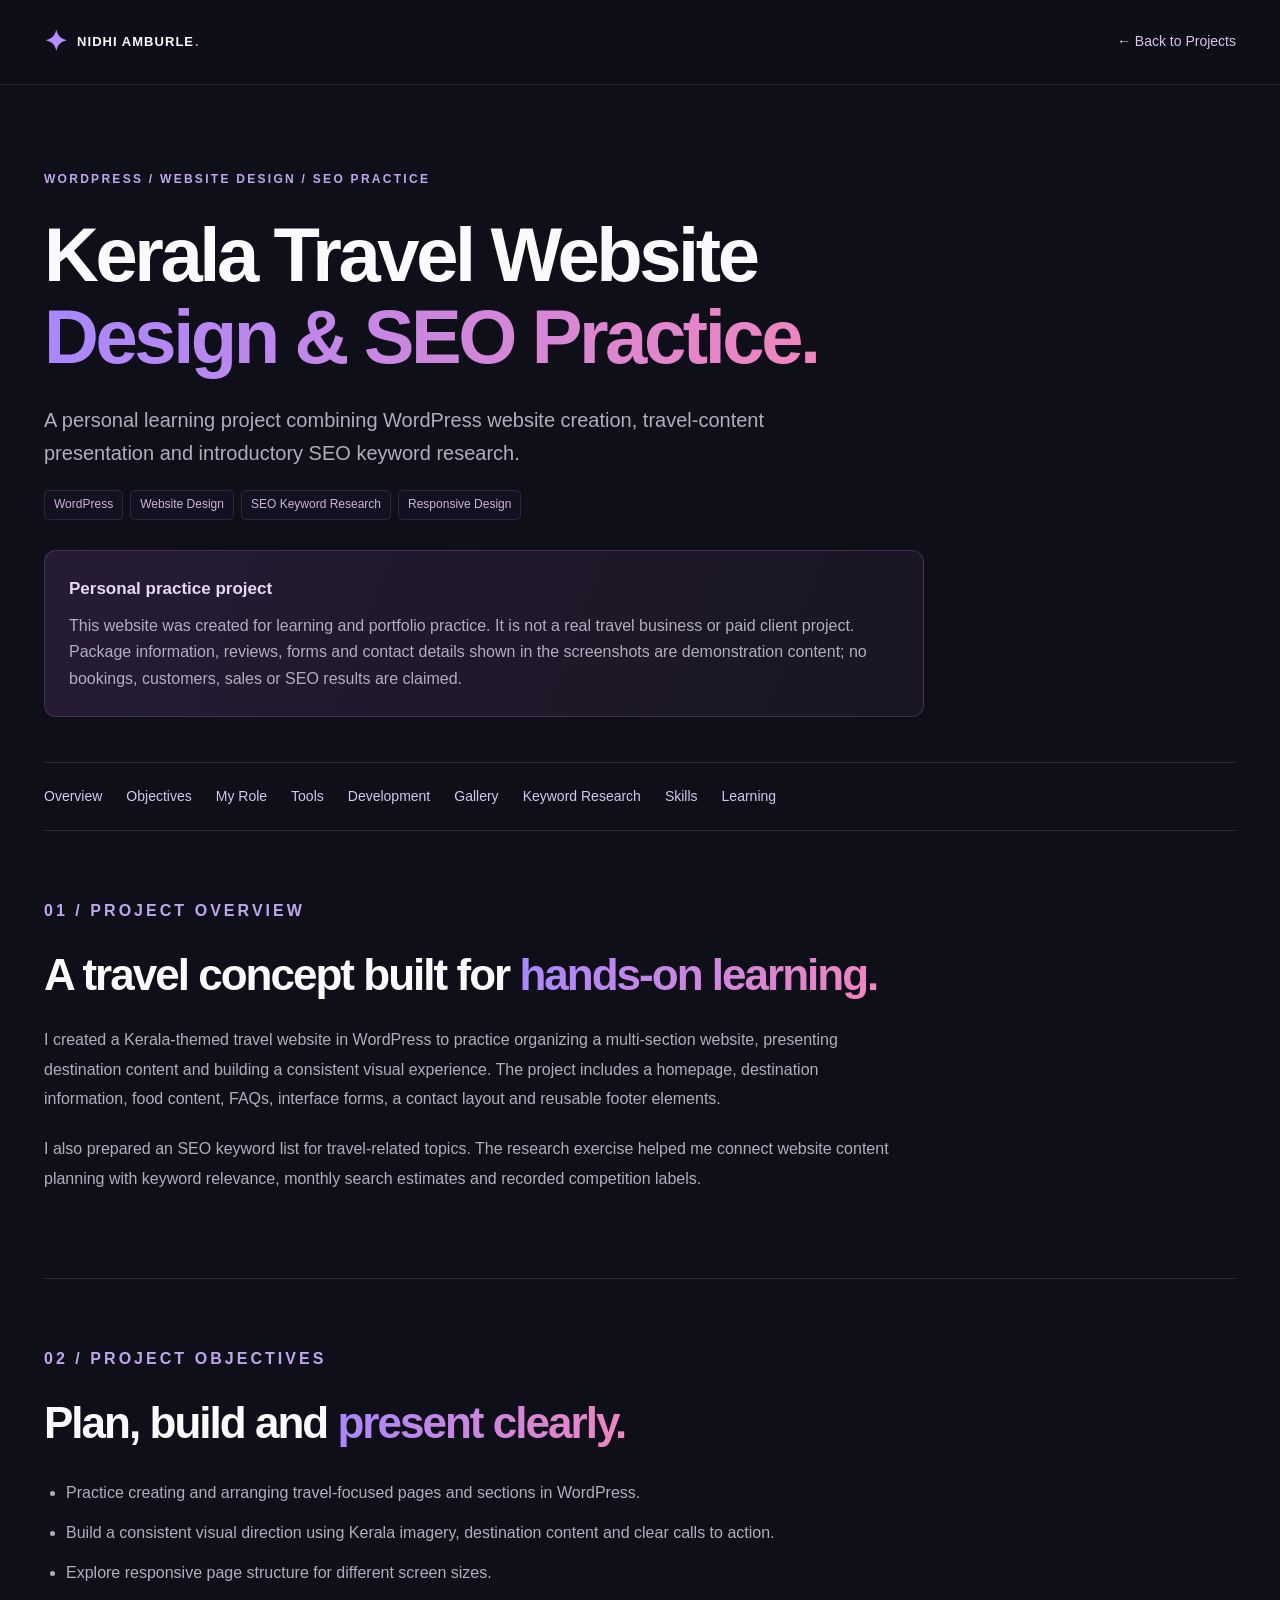
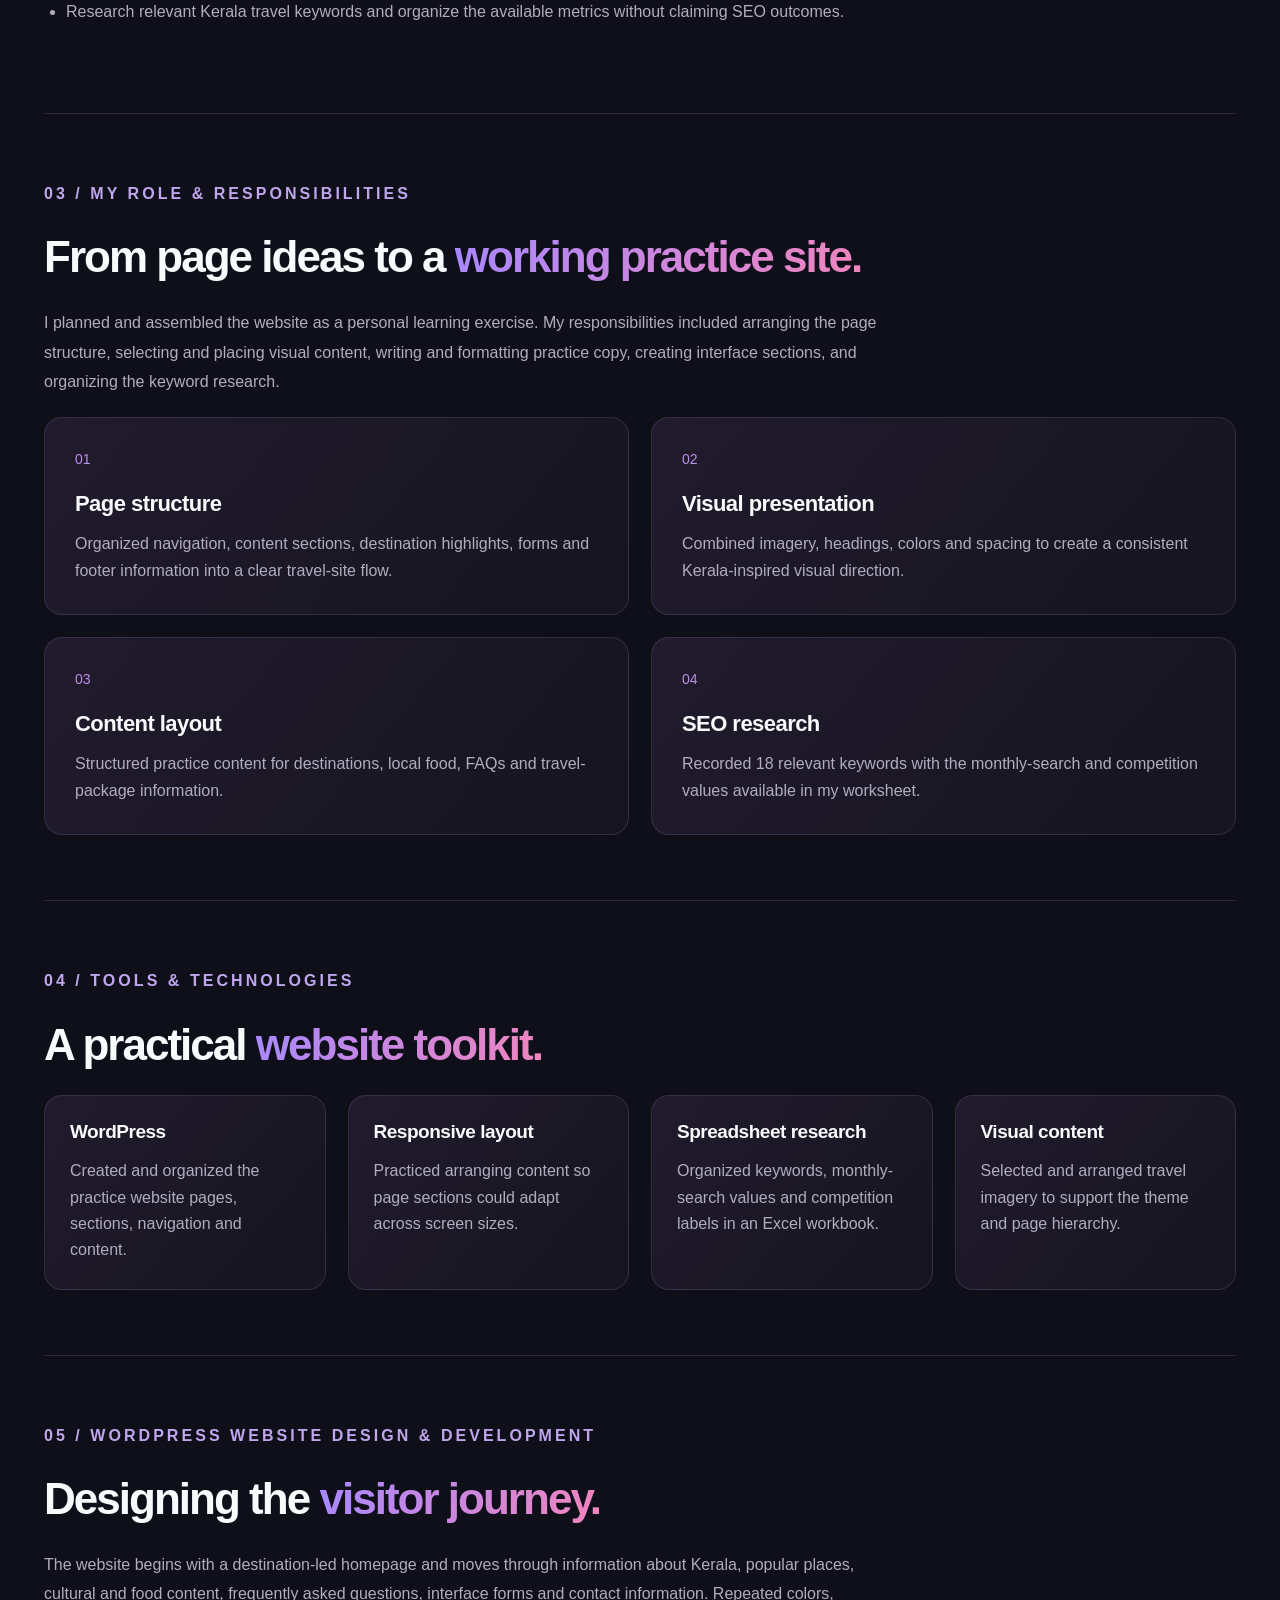
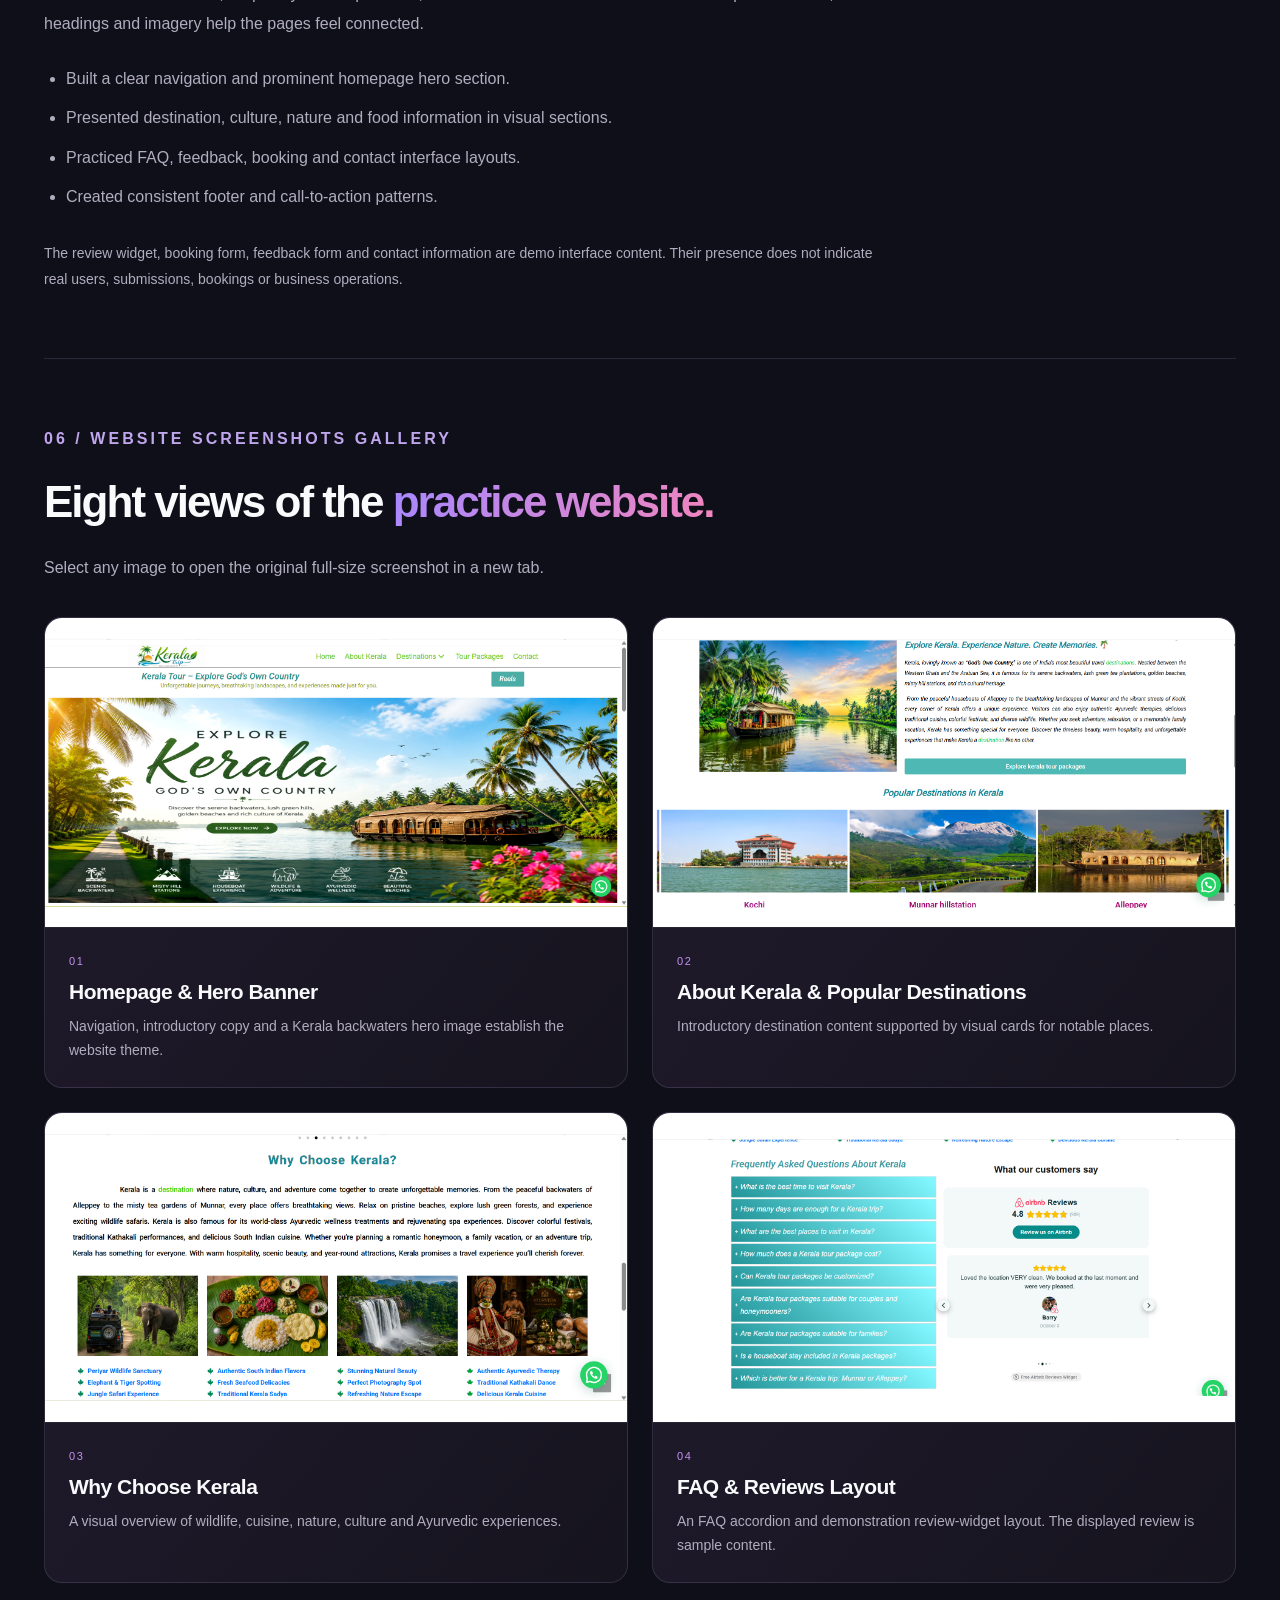
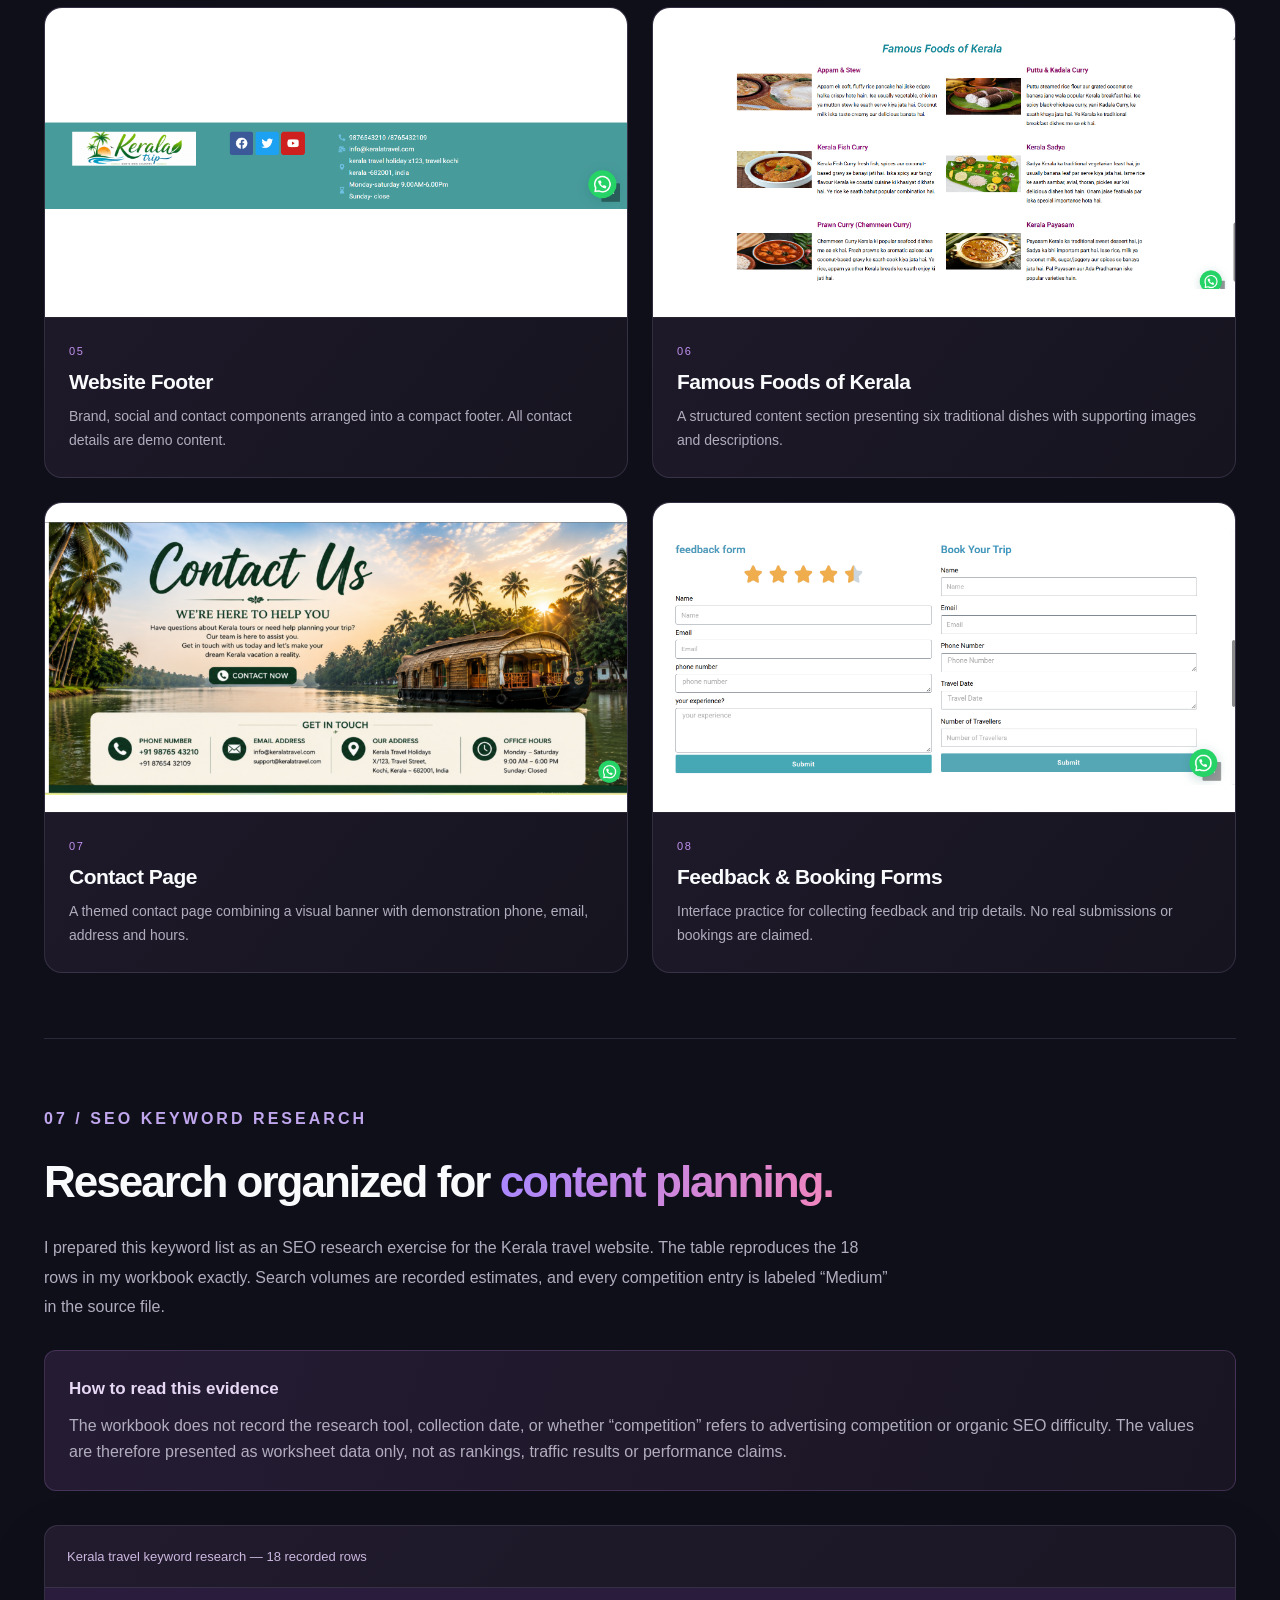
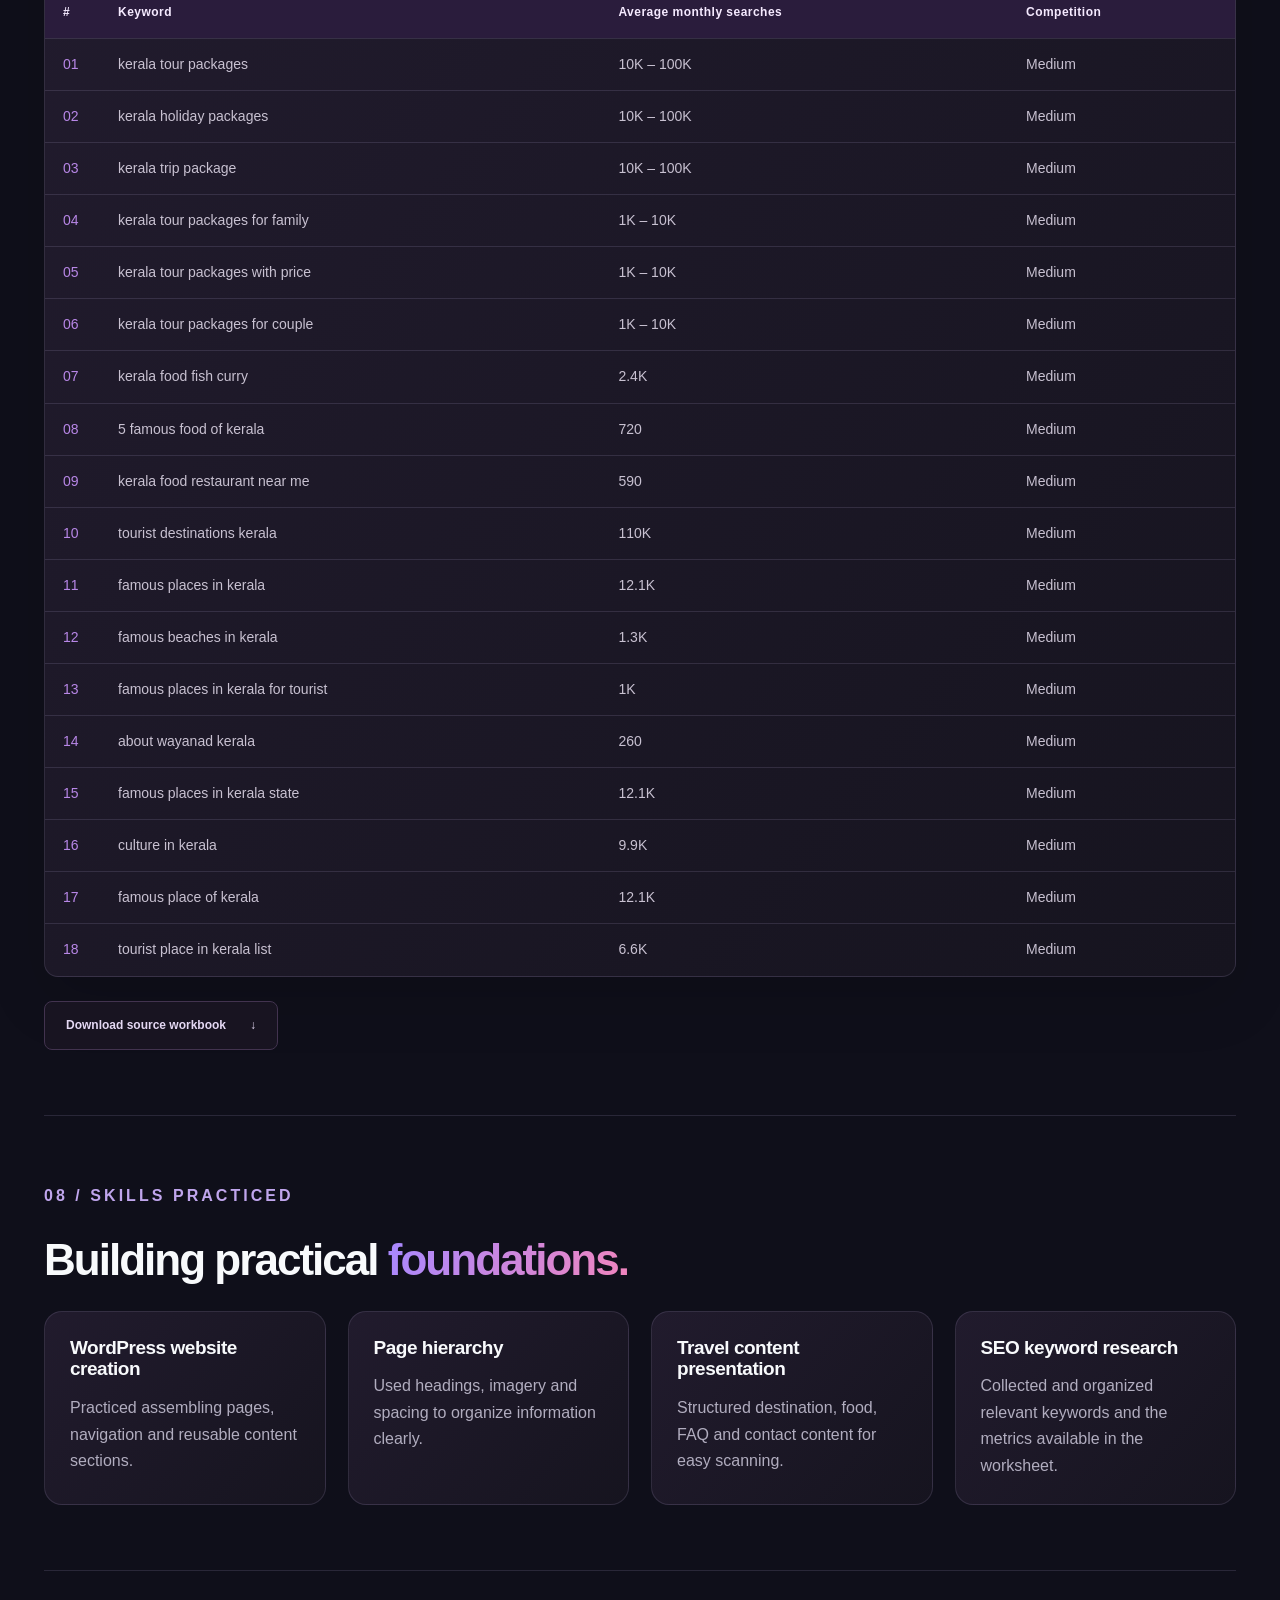
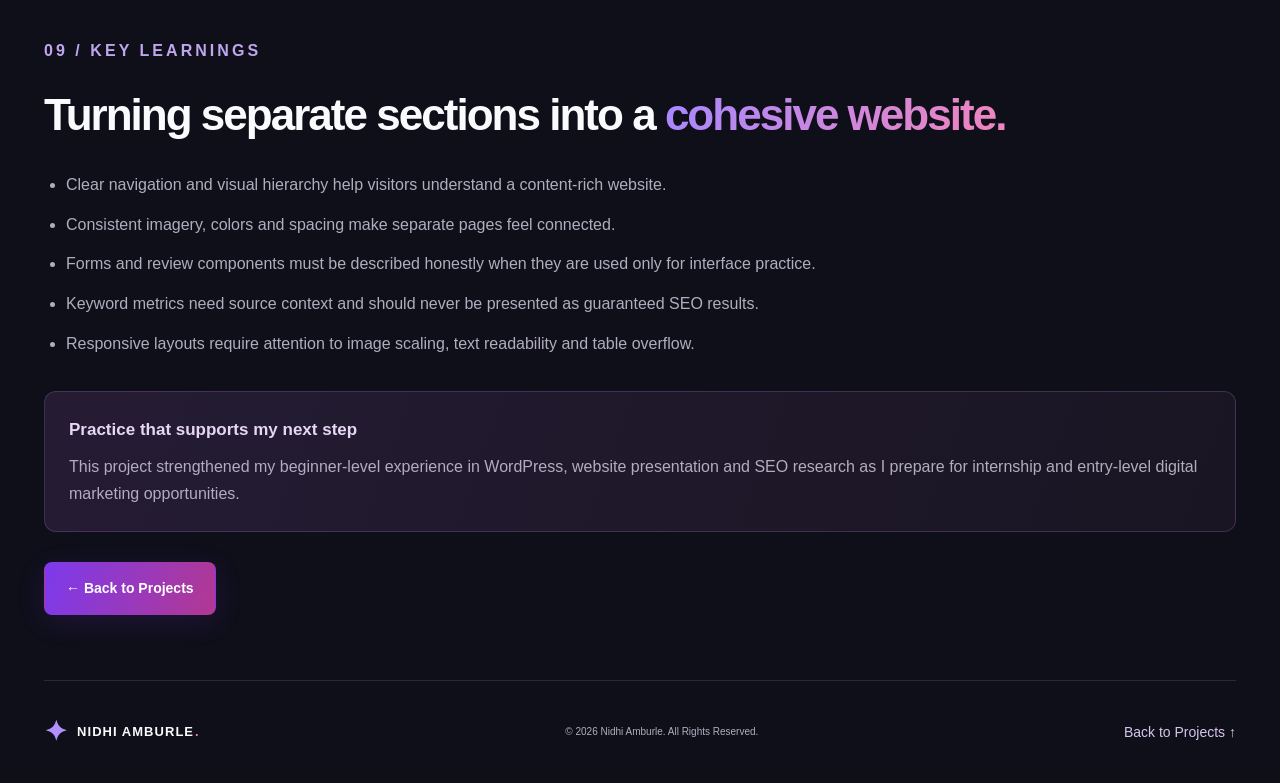
==== kerala-travel-website.html @ a1cfd1b6 "Add Kerala Travel WordPress case study" ====
<!DOCTYPE html>
<html lang="en">
<head>
  <meta charset="UTF-8">
  <meta name="viewport" content="width=device-width, initial-scale=1">
  <meta name="theme-color" content="#0F0F1A">
  <title>Kerala Travel Website Case Study | Nidhi Amburle</title>
  <meta name="description" content="Nidhi Amburle's personal WordPress website design and SEO keyword research practice project for a Kerala-themed travel website.">
  <link rel="icon" href="assets/images/favicon.svg" type="image/svg+xml">
  <link rel="stylesheet" href="style.css">
  <link rel="stylesheet" href="case-study.css">
  <link rel="stylesheet" href="kerala-case-study.css">
</head>
<body class="case-study-page kerala-case-study">
  <a class="skip-link" href="#case-main">Skip to case study</a>
  <header class="site-header"><nav class="nav container" aria-label="Case study navigation"><a class="brand" href="index.html#home" aria-label="Nidhi Amburle portfolio home"><span class="brand-mark" aria-hidden="true">✦</span> NIDHI AMBURLE<span class="brand-dot">.</span></a><a class="case-back" href="index.html#projects">← Back to Projects</a></nav></header>
  <main id="case-main" class="container">
    <section class="case-hero" aria-labelledby="case-title">
      <p class="eyebrow">WORDPRESS / WEBSITE DESIGN / SEO PRACTICE</p>
      <h1 id="case-title">Kerala Travel Website<br><span class="gradient-text">Design &amp; SEO Practice.</span></h1>
      <p class="case-lead">A personal learning project combining WordPress website creation, travel-content presentation and introductory SEO keyword research.</p>
      <div class="tags"><span>WordPress</span><span>Website Design</span><span>SEO Keyword Research</span><span>Responsive Design</span></div>
      <div class="case-context"><strong>Personal practice project</strong><p>This website was created for learning and portfolio practice. It is not a real travel business or paid client project. Package information, reviews, forms and contact details shown in the screenshots are demonstration content; no bookings, customers, sales or SEO results are claimed.</p></div>
    </section>
    <nav class="case-index" aria-label="On this page"><a href="#overview">Overview</a><a href="#objectives">Objectives</a><a href="#role">My Role</a><a href="#tools">Tools</a><a href="#development">Development</a><a href="#gallery">Gallery</a><a href="#keywords">Keyword Research</a><a href="#skills">Skills</a><a href="#learning">Learning</a></nav>
    <section id="overview" class="case-section" aria-labelledby="overview-title">
      <p class="eyebrow">01 / PROJECT OVERVIEW</p><h2 id="overview-title">A travel concept built for <span class="gradient-text">hands-on learning.</span></h2>
      <p>I created a Kerala-themed travel website in WordPress to practice organizing a multi-section website, presenting destination content and building a consistent visual experience. The project includes a homepage, destination information, food content, FAQs, interface forms, a contact layout and reusable footer elements.</p>
      <p>I also prepared an SEO keyword list for travel-related topics. The research exercise helped me connect website content planning with keyword relevance, monthly search estimates and recorded competition labels.</p>
    </section>
    <section id="objectives" class="case-section" aria-labelledby="objectives-title">
      <p class="eyebrow">02 / PROJECT OBJECTIVES</p><h2 id="objectives-title">Plan, build and <span class="gradient-text">present clearly.</span></h2>
      <ul><li>Practice creating and arranging travel-focused pages and sections in WordPress.</li><li>Build a consistent visual direction using Kerala imagery, destination content and clear calls to action.</li><li>Explore responsive page structure for different screen sizes.</li><li>Research relevant Kerala travel keywords and organize the available metrics without claiming SEO outcomes.</li></ul>
    </section>
    <section id="role" class="case-section" aria-labelledby="role-title">
      <p class="eyebrow">03 / MY ROLE &amp; RESPONSIBILITIES</p><h2 id="role-title">From page ideas to a <span class="gradient-text">working practice site.</span></h2>
      <p>I planned and assembled the website as a personal learning exercise. My responsibilities included arranging the page structure, selecting and placing visual content, writing and formatting practice copy, creating interface sections, and organizing the keyword research.</p>
      <div class="case-grid"><article class="case-panel"><span class="case-step">01</span><h3>Page structure</h3><p>Organized navigation, content sections, destination highlights, forms and footer information into a clear travel-site flow.</p></article><article class="case-panel"><span class="case-step">02</span><h3>Visual presentation</h3><p>Combined imagery, headings, colors and spacing to create a consistent Kerala-inspired visual direction.</p></article><article class="case-panel"><span class="case-step">03</span><h3>Content layout</h3><p>Structured practice content for destinations, local food, FAQs and travel-package information.</p></article><article class="case-panel"><span class="case-step">04</span><h3>SEO research</h3><p>Recorded 18 relevant keywords with the monthly-search and competition values available in my worksheet.</p></article></div>
    </section>
    <section id="tools" class="case-section" aria-labelledby="tools-title">
      <p class="eyebrow">04 / TOOLS &amp; TECHNOLOGIES</p><h2 id="tools-title">A practical <span class="gradient-text">website toolkit.</span></h2>
      <div class="case-grid tools-grid"><article class="case-panel"><h3>WordPress</h3><p>Created and organized the practice website pages, sections, navigation and content.</p></article><article class="case-panel"><h3>Responsive layout</h3><p>Practiced arranging content so page sections could adapt across screen sizes.</p></article><article class="case-panel"><h3>Spreadsheet research</h3><p>Organized keywords, monthly-search values and competition labels in an Excel workbook.</p></article><article class="case-panel"><h3>Visual content</h3><p>Selected and arranged travel imagery to support the theme and page hierarchy.</p></article></div>
    </section>
    <section id="development" class="case-section" aria-labelledby="development-title">
      <p class="eyebrow">05 / WORDPRESS WEBSITE DESIGN &amp; DEVELOPMENT</p><h2 id="development-title">Designing the <span class="gradient-text">visitor journey.</span></h2>
      <p>The website begins with a destination-led homepage and moves through information about Kerala, popular places, cultural and food content, frequently asked questions, interface forms and contact information. Repeated colors, headings and imagery help the pages feel connected.</p>
      <ul><li>Built a clear navigation and prominent homepage hero section.</li><li>Presented destination, culture, nature and food information in visual sections.</li><li>Practiced FAQ, feedback, booking and contact interface layouts.</li><li>Created consistent footer and call-to-action patterns.</li></ul>
      <p class="case-note">The review widget, booking form, feedback form and contact information are demo interface content. Their presence does not indicate real users, submissions, bookings or business operations.</p>
    </section>
    <section id="gallery" class="case-section" aria-labelledby="gallery-title">
      <p class="eyebrow">06 / WEBSITE SCREENSHOTS GALLERY</p><h2 id="gallery-title">Eight views of the <span class="gradient-text">practice website.</span></h2><p>Select any image to open the original full-size screenshot in a new tab.</p>
      <div class="kerala-gallery">
        <article class="case-panel screenshot-card"><a href="assets/images/kerala/kerala-homepage.jpg" target="_blank" rel="noopener noreferrer" aria-label="Open full-size Homepage and Hero Banner screenshot"><img src="assets/images/kerala/kerala-homepage.jpg" width="1918" height="889" loading="lazy" alt="Kerala travel practice website homepage with navigation and a large backwaters hero banner"></a><div><span>01</span><h3>Homepage &amp; Hero Banner</h3><p>Navigation, introductory copy and a Kerala backwaters hero image establish the website theme.</p></div></article>
        <article class="case-panel screenshot-card"><a href="assets/images/kerala/kerala-about-destinations.png" target="_blank" rel="noopener noreferrer" aria-label="Open full-size About Kerala and Popular Destinations screenshot"><img src="assets/images/kerala/kerala-about-destinations.png" width="1905" height="886" loading="lazy" alt="About Kerala section with backwaters image and popular destination cards for Kochi, Munnar and Alleppey"></a><div><span>02</span><h3>About Kerala &amp; Popular Destinations</h3><p>Introductory destination content supported by visual cards for notable places.</p></div></article>
        <article class="case-panel screenshot-card"><a href="assets/images/kerala/kerala-why-choose.png" target="_blank" rel="noopener noreferrer" aria-label="Open full-size Why Choose Kerala screenshot"><img src="assets/images/kerala/kerala-why-choose.png" width="1917" height="880" loading="lazy" alt="Why Choose Kerala section showing wildlife, local food, waterfalls and Ayurvedic experiences"></a><div><span>03</span><h3>Why Choose Kerala</h3><p>A visual overview of wildlife, cuisine, nature, culture and Ayurvedic experiences.</p></div></article>
        <article class="case-panel screenshot-card"><a href="assets/images/kerala/kerala-faq-reviews.png" target="_blank" rel="noopener noreferrer" aria-label="Open full-size FAQ and Reviews Layout screenshot"><img src="assets/images/kerala/kerala-faq-reviews.png" width="1872" height="826" loading="lazy" alt="Practice website FAQ accordion beside a demonstration customer reviews widget"></a><div><span>04</span><h3>FAQ &amp; Reviews Layout</h3><p>An FAQ accordion and demonstration review-widget layout. The displayed review is sample content.</p></div></article>
        <article class="case-panel screenshot-card"><a href="assets/images/kerala/kerala-footer.png" target="_blank" rel="noopener noreferrer" aria-label="Open full-size Website Footer screenshot"><img src="assets/images/kerala/kerala-footer.png" width="1867" height="300" loading="lazy" alt="Kerala practice website footer with logo, social icons and demonstration contact information"></a><div><span>05</span><h3>Website Footer</h3><p>Brand, social and contact components arranged into a compact footer. All contact details are demo content.</p></div></article>
        <article class="case-panel screenshot-card"><a href="assets/images/kerala/kerala-famous-foods.png" target="_blank" rel="noopener noreferrer" aria-label="Open full-size Famous Foods of Kerala screenshot"><img src="assets/images/kerala/kerala-famous-foods.png" width="1903" height="829" loading="lazy" alt="Famous Foods of Kerala section with six traditional dishes and descriptive text"></a><div><span>06</span><h3>Famous Foods of Kerala</h3><p>A structured content section presenting six traditional dishes with supporting images and descriptions.</p></div></article>
        <article class="case-panel screenshot-card"><a href="assets/images/kerala/kerala-contact-page.png" target="_blank" rel="noopener noreferrer" aria-label="Open full-size Contact Page screenshot"><img src="assets/images/kerala/kerala-contact-page.png" width="1884" height="892" loading="lazy" alt="Kerala-themed demonstration Contact Us page with a houseboat banner and sample contact details"></a><div><span>07</span><h3>Contact Page</h3><p>A themed contact page combining a visual banner with demonstration phone, email, address and hours.</p></div></article>
        <article class="case-panel screenshot-card"><a href="assets/images/kerala/kerala-feedback-booking-forms.png" target="_blank" rel="noopener noreferrer" aria-label="Open full-size Feedback and Booking Forms screenshot"><img src="assets/images/kerala/kerala-feedback-booking-forms.png" width="1876" height="825" loading="lazy" alt="Practice feedback and trip-booking form layouts displayed side by side"></a><div><span>08</span><h3>Feedback &amp; Booking Forms</h3><p>Interface practice for collecting feedback and trip details. No real submissions or bookings are claimed.</p></div></article>
      </div>
    </section>
    <section id="keywords" class="case-section" aria-labelledby="keywords-title">
      <p class="eyebrow">07 / SEO KEYWORD RESEARCH</p><h2 id="keywords-title">Research organized for <span class="gradient-text">content planning.</span></h2>
      <p>I prepared this keyword list as an SEO research exercise for the Kerala travel website. The table reproduces the 18 rows in my workbook exactly. Search volumes are recorded estimates, and every competition entry is labeled “Medium” in the source file.</p>
      <div class="case-context"><strong>How to read this evidence</strong><p>The workbook does not record the research tool, collection date, or whether “competition” refers to advertising competition or organic SEO difficulty. The values are therefore presented as worksheet data only, not as rankings, traffic results or performance claims.</p></div>
      <div class="keyword-table-wrap" tabindex="0" role="region" aria-label="Kerala SEO keyword research table; scroll horizontally on small screens"><table><caption>Kerala travel keyword research — 18 recorded rows</caption><thead><tr><th scope="col">#</th><th scope="col">Keyword</th><th scope="col">Average monthly searches</th><th scope="col">Competition</th></tr></thead><tbody>
        <tr><td>01</td><td>kerala tour packages</td><td>10K – 100K</td><td>Medium</td></tr><tr><td>02</td><td>kerala holiday packages</td><td>10K – 100K</td><td>Medium</td></tr><tr><td>03</td><td>kerala trip package</td><td>10K – 100K</td><td>Medium</td></tr><tr><td>04</td><td>kerala tour packages for family</td><td>1K – 10K</td><td>Medium</td></tr><tr><td>05</td><td>kerala tour packages with price</td><td>1K – 10K</td><td>Medium</td></tr><tr><td>06</td><td>kerala tour packages for couple</td><td>1K – 10K</td><td>Medium</td></tr><tr><td>07</td><td>kerala food fish curry</td><td>2.4K</td><td>Medium</td></tr><tr><td>08</td><td>5 famous food of kerala</td><td>720</td><td>Medium</td></tr><tr><td>09</td><td>kerala food restaurant near me</td><td>590</td><td>Medium</td></tr><tr><td>10</td><td>tourist destinations kerala</td><td>110K</td><td>Medium</td></tr><tr><td>11</td><td>famous places in kerala</td><td>12.1K</td><td>Medium</td></tr><tr><td>12</td><td>famous beaches in kerala</td><td>1.3K</td><td>Medium</td></tr><tr><td>13</td><td>famous places in kerala for tourist</td><td>1K</td><td>Medium</td></tr><tr><td>14</td><td>about wayanad kerala</td><td>260</td><td>Medium</td></tr><tr><td>15</td><td>famous places in kerala state</td><td>12.1K</td><td>Medium</td></tr><tr><td>16</td><td>culture in kerala</td><td>9.9K</td><td>Medium</td></tr><tr><td>17</td><td>famous place of kerala</td><td>12.1K</td><td>Medium</td></tr><tr><td>18</td><td>tourist place in kerala list</td><td>6.6K</td><td>Medium</td></tr>
      </tbody></table></div>
      <a class="button secondary workbook-link" href="assets/projects/kerala/kerala-keywords.xlsx" download>Download source workbook <span aria-hidden="true">↓</span></a>
    </section>
    <section id="skills" class="case-section" aria-labelledby="skills-title">
      <p class="eyebrow">08 / SKILLS PRACTICED</p><h2 id="skills-title">Building practical <span class="gradient-text">foundations.</span></h2>
      <div class="case-grid skills-practiced"><article class="case-panel"><h3>WordPress website creation</h3><p>Practiced assembling pages, navigation and reusable content sections.</p></article><article class="case-panel"><h3>Page hierarchy</h3><p>Used headings, imagery and spacing to organize information clearly.</p></article><article class="case-panel"><h3>Travel content presentation</h3><p>Structured destination, food, FAQ and contact content for easy scanning.</p></article><article class="case-panel"><h3>SEO keyword research</h3><p>Collected and organized relevant keywords and the metrics available in the worksheet.</p></article></div>
    </section>
    <section id="learning" class="case-section" aria-labelledby="learning-title">
      <p class="eyebrow">09 / KEY LEARNINGS</p><h2 id="learning-title">Turning separate sections into a <span class="gradient-text">cohesive website.</span></h2>
      <ul><li>Clear navigation and visual hierarchy help visitors understand a content-rich website.</li><li>Consistent imagery, colors and spacing make separate pages feel connected.</li><li>Forms and review components must be described honestly when they are used only for interface practice.</li><li>Keyword metrics need source context and should never be presented as guaranteed SEO results.</li><li>Responsive layouts require attention to image scaling, text readability and table overflow.</li></ul>
      <div class="case-context"><strong>Practice that supports my next step</strong><p>This project strengthened my beginner-level experience in WordPress, website presentation and SEO research as I prepare for internship and entry-level digital marketing opportunities.</p></div>
      <a class="button primary case-return" href="index.html#projects">← Back to Projects</a>
    </section>
  </main>
  <footer class="footer container"><a class="brand" href="index.html#home"><span class="brand-mark" aria-hidden="true">✦</span> NIDHI AMBURLE<span class="brand-dot">.</span></a><p>© 2026 Nidhi Amburle. All Rights Reserved.</p><a class="case-back" href="index.html#projects">Back to Projects ↑</a></footer>
</body>
</html>
---- style.css ----
/* Theme and layout: edit these variables to customize the portfolio. */
:root{--bg:#0F0F1A;--primary:#7C3AED;--secondary:#EC4899;--text:#F8FAFC;--muted:#b1adbf;--line:rgba(215,199,255,.13);--surface:#171622;--gradient:linear-gradient(110deg,#a788ff,#f185bd);--radius:18px}*{box-sizing:border-box}html{scroll-behavior:smooth;scroll-padding-top:100px}body{margin:0;background:var(--bg);color:var(--text);font-family:Arial,Helvetica,sans-serif;line-height:1.65;-webkit-font-smoothing:antialiased}a{color:inherit;text-decoration:none}button{font:inherit}button,a,summary{ -webkit-tap-highlight-color:transparent}a:focus-visible,button:focus-visible,summary:focus-visible,video:focus-visible{outline:3px solid #d8b4fe;outline-offset:5px}::selection{background:#7433ac;color:white}img{display:block;width:100%;height:auto}p{color:var(--muted);margin:0 0 20px}h1,h2,h3{line-height:1.15;letter-spacing:-.045em;margin:0}h2{font-size:clamp(34px,4vw,52px);font-weight:600}h3{font-size:22px;font-weight:600;letter-spacing:-.025em}.container{width:min(1200px,calc(100% - 88px));margin:auto}.section{padding-top:110px;padding-bottom:110px;scroll-margin-top:20px}.eyebrow{font-size:10px;letter-spacing:.19em;font-weight:700;color:#c0a6ed;margin-bottom:24px}.gradient-text{background:var(--gradient);background-clip:text;-webkit-background-clip:text;color:transparent}.muted{color:#91899f}.skip-link{position:fixed;top:-100px;left:15px;background:var(--primary);padding:12px;z-index:100}.skip-link:focus{top:15px}.site-header{position:sticky;top:0;z-index:30;background:rgba(15,15,26,.84);backdrop-filter:blur(20px);border-bottom:1px solid var(--line)}.nav{height:84px;display:flex;align-items:center;justify-content:space-between;gap:25px}.brand{font-size:13px;font-weight:800;letter-spacing:.08em;white-space:nowrap;display:flex;align-items:center;gap:9px}.brand-mark{color:#b390ff;font-size:28px}.brand-dot{color:#e77ab7;margin-left:-8px}.nav-links{display:flex;align-items:center;gap:25px}.nav-links a{font-size:11px;color:#c4bdcf;transition:color .2s}.nav-links a:hover,.nav-links a[aria-current]{color:#efdaff}.nav-links .nav-contact{border:1px solid #684581;border-radius:7px;padding:10px 15px;color:#f5e7ff}.nav-contact span{margin-left:8px}.menu-toggle{display:none}.hero{position:relative;min-height:710px;display:grid;grid-template-columns:1.15fr 1fr;align-items:center;gap:65px;padding-top:75px;padding-bottom:105px}.hero:before{content:'';position:absolute;inset:0 -18px;z-index:-1;background:radial-gradient(ellipse at 78% 43%,#7c3aed16,transparent 55%)}.hero .eyebrow{display:flex;align-items:center;gap:9px;font-size:9px}.status-dot{width:6px;height:6px;background:#c395ff;box-shadow:0 0 10px #9e69ee;border-radius:50%}.hero-intro{font-size:21px;margin-bottom:16px}.hero-intro span{color:#f8fafc}.hero h1{font-size:clamp(50px,5.2vw,74px);font-weight:700;line-height:1.07;letter-spacing:-.055em}.hero-role{color:#e1d9eb;font-size:17px;margin-top:24px;margin-bottom:15px}.hero-description{font-size:14px;max-width:455px;line-height:1.85}.button-row{display:flex;gap:13px;margin-top:30px}.button{display:inline-flex;align-items:center;justify-content:center;gap:24px;border-radius:8px;padding:14px 21px;font-size:12px;font-weight:600;transition:transform .2s,box-shadow .2s;border:1px solid transparent;cursor:pointer}.button:hover{transform:translateY(-3px)}.primary{background:linear-gradient(110deg,#7C3AED,#b23891);color:#fff;box-shadow:0 7px 28px #7c3aed24}.primary:hover{box-shadow:0 8px 30px #7c3aed44}.secondary{border-color:#42334f;background:#181421;color:#e4d8f3}.button[aria-disabled="true"]{cursor:default;opacity:.65;transform:none}.hero-footnote{display:flex;gap:22px;font-size:8px;letter-spacing:.12em;color:#9a91ac;margin-top:38px}.hero-art{position:relative;padding:32px 18px;max-width:470px;width:100%;justify-self:end}.portrait-card{border:1px solid #74548c66;transform:rotate(-3deg);background:linear-gradient(140deg,#262032,#151320);padding:15px;border-radius:22px;box-shadow:0 25px 90px #0005;position:relative;z-index:2}.portrait-top{display:flex;align-items:center;justify-content:space-between;gap:8px;font-size:7px;letter-spacing:.14em;color:#c1b4cd;padding:2px 0 17px}.tiny-dot{height:5px;width:5px;border-radius:50%;background:#d184dd}.portrait-card img{border-radius:12px;aspect-ratio:1/1.06;object-fit:cover}.portrait-bottom{display:flex;justify-content:space-between;align-items:center;padding:18px 5px 5px;font-size:17px}.portrait-bottom small{display:block;font-size:10px;color:#b3a5c4;margin-top:4px;letter-spacing:.02em}.portrait-icon{font-size:32px;color:#b58de5}.orbit{position:absolute;border:1px solid #8f5ba22b;border-radius:50%;width:112%;height:85%;top:8%;left:-6%;transform:rotate(-25deg)}.orbit-two{transform:rotate(25deg);width:125%;height:65%;top:18%;left:-13%}.floating-label{position:absolute;z-index:3;border:1px solid #9b71be40;background:rgba(34,25,49,.9);backdrop-filter:blur(10px);padding:12px 18px;border-radius:10px;font-size:11px;box-shadow:0 10px 30px #0004}.floating-label span{color:#c392ed;font-size:18px;margin-right:8px}.label-one{left:-30px;top:25%;transform:rotate(-6deg)}.label-two{right:-20px;bottom:19%;transform:rotate(5deg)}.art-spark{position:absolute;color:#c191e5;font-size:40px}.spark-one{right:0;top:-10px}.spark-two{left:5px;bottom:10px;font-size:28px}.scroll-cue{position:absolute;bottom:30px;left:0;font-size:8px;letter-spacing:.17em;color:#aaa0ba;display:flex;align-items:center;gap:12px}.scroll-cue span{border:1px solid #43374f;border-radius:20px;padding:5px 10px;font-size:15px}.ticker{border-block:1px solid var(--line);overflow:hidden;background:#14131e;padding:22px 0}.ticker div{display:flex;align-items:center;justify-content:space-around;gap:30px;white-space:nowrap;font-size:11px;letter-spacing:.15em;color:#c4b8d2;min-width:1000px}.ticker span{color:#9b6ddd;font-size:20px}.about{display:grid;grid-template-columns:1fr 1.25fr;gap:100px}.large-copy{font-size:23px;line-height:1.55;color:#ded9e7}.large-copy span{color:#c2a0f0}.about-copy>p:not(.large-copy){font-size:14px}.about-note{display:flex;gap:17px;padding:22px;background:linear-gradient(110deg,#251c34,#191522);border:1px solid #8960a22c;border-radius:12px;margin-top:30px}.about-note>span{font-size:30px;color:#bc91e7}.about-note strong{font-size:13px;font-weight:500}.about-note p{font-size:12px;margin:5px 0 0}.section-tinted{background:linear-gradient(125deg,#161320,#11111c)}.section-heading{margin-bottom:45px}.section-heading-row{display:flex;justify-content:space-between;align-items:end;gap:35px}.section-heading-row>p{font-size:13px;margin:0;max-width:330px}.skills-grid{display:grid;grid-template-columns:repeat(3,1fr);gap:15px}.skill-card{position:relative;padding:30px;background:linear-gradient(125deg,#25203188,#191721aa);border:1px solid var(--line);border-radius:12px;transition:transform .25s,border-color .25s}.skill-card:hover{transform:translateY(-4px);border-color:#8962b366}.skill-number{font-size:10px;color:#be94ed;letter-spacing:.1em;display:block;margin-bottom:20px}.skill-card h3{font-size:17px;letter-spacing:-.02em}.skill-card p{font-size:12px;margin:12px 0 0;max-width:270px}.section-note{font-size:11px;color:#aaa0b6;margin-top:25px;margin-bottom:0}.projects-grid{display:grid;grid-template-columns:repeat(6,1fr);gap:25px}.project-card{grid-column:span 3;border-radius:var(--radius);overflow:hidden;border:1px solid var(--line);background:#181621;transition:transform .25s,border-color .25s}.project-card:nth-child(n+3){grid-column:span 2}.project-card:hover{transform:translateY(-5px);border-color:#80539777}.project-image{position:relative;overflow:hidden}.project-image img{aspect-ratio:1.65;object-fit:cover;transition:transform .5s}.project-card:hover img{transform:scale(1.035)}.image-label{position:absolute;bottom:12px;left:14px;font-size:7px;letter-spacing:.1em;background:#10101bce;color:#c3b8d1;border:1px solid #fff1;padding:5px 8px;border-radius:4px;pointer-events:none}.project-body{padding:26px}.project-body .eyebrow{font-size:8px;margin-bottom:12px}.project-body h3{font-size:22px;margin-bottom:13px}.project-body>p:not(.eyebrow){font-size:12px;line-height:1.8}.tags{display:flex;flex-wrap:wrap;gap:7px}.tags span{font-size:9px;border:1px solid #66517455;padding:4px 9px;border-radius:5px;color:#c8b6dc;background:#7c3aed0a}details{margin-top:22px;border-top:1px solid var(--line);padding-top:14px}summary{cursor:pointer;font-size:11px;color:#d8c5ed;list-style:none;display:flex;justify-content:space-between}summary::-webkit-details-marker{display:none}details[open] summary{margin-bottom:12px}details p{font-size:12px;margin:0}.gallery-grid{display:grid;grid-template-columns:repeat(3,1fr);gap:22px}.video-card{background:#1c1825;border:1px solid var(--line);border-radius:14px;overflow:hidden;transition:border-color .25s}.video-card:hover{border-color:#a15f9877}.video-wrap{position:relative;background:#161320}.video-wrap video{display:block;width:100%;aspect-ratio:1.45;object-fit:cover}.video-wrap .image-label{top:12px;bottom:auto}.video-body{padding:22px}.video-body .eyebrow{font-size:8px;margin-bottom:10px}.video-body h3{display:flex;justify-content:space-between;font-size:23px}.video-body h3 span{color:#b798d4;font-size:17px}.media-status{font-size:10px;margin:10px 0 0}.gallery-disclaimer{font-size:11px;margin:28px 0 0;max-width:800px}.education-grid{display:grid;grid-template-columns:1fr 1fr;gap:24px}.education-card{padding:32px;border:1px solid var(--line);border-radius:var(--radius);background:linear-gradient(130deg,#211b2d,#16141f)}.education-icon{font-size:32px;color:#bd8fe8;display:block;margin-bottom:20px}.education-card .eyebrow{font-size:9px;margin-bottom:13px}.education-card h3{margin-bottom:15px;font-size:24px}.education-card>p{font-size:13px}dl{margin:24px 0}dl div{display:flex;justify-content:space-between;gap:15px;border-bottom:1px solid var(--line);padding:10px 0;font-size:11px}dt{color:#aaa0b6}dd{margin:0;color:#d7cddd}.education-card .placeholder-note{font-size:11px;margin:0}.resume-banner{display:flex;align-items:center;justify-content:space-between;gap:30px;padding:32px 36px;border:1px solid #69418666;background:linear-gradient(110deg,#2a1b3d,#1d1529);border-radius:14px;margin-top:26px}.resume-banner .eyebrow{font-size:9px;margin-bottom:10px}.resume-banner h3{font-size:26px}.resume-banner p:last-child{font-size:12px;margin:10px 0 0}.contact{text-align:center;position:relative}.contact:before{content:'';position:absolute;inset:0;z-index:-1;background:radial-gradient(ellipse at center,#77285c12,transparent 65%)}.contact h2{font-size:clamp(40px,5vw,64px)}.contact-intro{font-size:14px;margin:25px 0 40px}.contact-grid{display:grid;grid-template-columns:repeat(3,1fr);gap:18px;text-align:left}.contact-card{padding:23px;background:#1c1824aa;border:1px solid var(--line);border-radius:10px}.contact-card .eyebrow{display:block;font-size:8px;margin-bottom:10px}.contact-card a{font-size:12px;display:flex;justify-content:space-between;gap:10px;overflow-wrap:anywhere}.contact-card a span{color:#c099e3}a[aria-disabled="true"]{color:#aaa0b6;cursor:default}.footer{padding-top:28px;padding-bottom:28px;display:flex;align-items:center;justify-content:space-between;gap:25px;border-top:1px solid var(--line)}.footer p{font-size:10px;margin:0}.footer-links{display:flex;gap:18px;font-size:10px}.reveal{opacity:1}.js-reveal .reveal{opacity:0;transform:translateY(20px);transition:opacity .65s,transform .65s}.js-reveal .reveal.visible{opacity:1;transform:none}
@media(min-width:1000px){.hero-art:before{content:'';position:absolute;inset:0;background:radial-gradient(ellipse,#9a3ce220,transparent 70%);animation:breathe 8s ease-in-out infinite alternate}@keyframes breathe{to{opacity:.4;transform:scale(.95)}}}
@media(max-width:1050px){.container{width:calc(100% - 56px)}.nav-links{gap:15px}.nav-links a{font-size:10px}.hero{gap:35px}.hero h1{font-size:56px}.hero-footnote{gap:12px;font-size:7px}.about{gap:50px}.project-card:nth-child(n){grid-column:span 3}.project-card:last-child{grid-column:span 6}.gallery-grid{grid-template-columns:repeat(2,1fr)}}
@media(max-width:800px){.nav{height:72px}.menu-toggle{display:flex;gap:12px;align-items:center;background:transparent;color:var(--text);border:1px solid #634b78;padding:7px 12px;border-radius:6px;font-size:12px}.nav-links{display:none;position:absolute;top:72px;left:0;right:0;background:#171321;max-height:calc(100dvh - 72px);overflow:auto;padding:22px 28px;border-bottom:1px solid #614479}.nav-links.open{display:flex;flex-direction:column;align-items:stretch;gap:0}.nav-links a{padding:12px;font-size:13px}.nav-links .nav-contact{margin-top:8px}.hero{grid-template-columns:1fr;gap:35px;padding-top:60px;padding-bottom:80px}.hero h1{font-size:clamp(48px,8vw,68px)}.hero-description{max-width:550px}.hero-art{justify-self:center;max-width:420px}.hero-footnote{font-size:8px;gap:22px}.about{grid-template-columns:1fr;gap:0}.section{padding-top:75px;padding-bottom:75px}.section-heading-row{align-items:start;flex-direction:column;gap:20px}.skills-grid{grid-template-columns:repeat(2,1fr)}.contact-grid{grid-template-columns:1fr}.contact-card{padding:20px 24px}.footer{flex-wrap:wrap}.footer p{order:3;width:100%}.large-copy{font-size:22px}}
@media(max-width:520px){.container{width:calc(100% - 40px)}.hero{padding-top:40px;gap:25px}.hero h1{font-size:48px}.hero .eyebrow{font-size:8px;letter-spacing:.12em}.hero-intro{font-size:18px}.hero-role{font-size:15px}.hero-description{font-size:13px}.button{font-size:11px;padding:13px 16px;gap:16px}.hero-footnote{gap:12px;font-size:6px}.hero-art{width:90%;padding:25px 10px}.label-one{left:-20px}.label-two{right:-15px}.floating-label{padding:9px 12px;font-size:9px}.portrait-top{font-size:6px}.skills-grid,.gallery-grid,.education-grid{grid-template-columns:1fr}.skill-card{padding:23px}.skill-number{margin-bottom:13px}.projects-grid{display:block}.project-card{margin-bottom:22px}.project-body{padding:24px}.resume-banner{padding:26px;align-items:start;flex-direction:column}.contact h2{font-size:38px}.contact-intro br{display:none}.footer-links{gap:14px}.footer .brand{font-size:11px}.footer{gap:18px}.education-card{padding:26px}dl div{flex-direction:column;gap:5px}.section-heading{margin-bottom:32px}}
@media(prefers-reduced-motion:reduce){html{scroll-behavior:auto}*,*::before,*::after{animation:none!important;transition:none!important}.js-reveal .reveal{opacity:1;transform:none}}
/* Keep decorative orbital rings within small-screen bounds. */
@media(max-width:520px){.orbit{display:none}}

/* Preserve the full frame of supplied concept ads, including portrait video. */
.video-wrap video[src]{object-fit:contain}
.video-body>p:not(.eyebrow):not(.media-status){font-size:12px;line-height:1.7;margin:12px 0}

/* Make each Contact card clickable while preserving its existing layout. */
#contact .contact-card{position:relative}
#contact .contact-card a::after{content:"";position:absolute;inset:0;border-radius:inherit}

/* Contact grid: four desktop cards, two on tablets, one on mobile. */
#contact .contact-grid{grid-template-columns:repeat(4,minmax(0,1fr))}
@media(max-width:1100px){#contact .contact-grid{grid-template-columns:repeat(2,minmax(0,1fr))}}
@media(max-width:600px){#contact .contact-grid{grid-template-columns:minmax(0,1fr)}}

/* Keep rotated hero rings within the available space at intermediate widths. */
@media(min-width:801px) and (max-width:1300px){
 .hero{grid-template-columns:minmax(0,1.15fr) minmax(0,1fr)}
 .hero-art{min-width:0}
 .orbit-one{width:90%;height:65%;left:5%;top:18%;transform:rotate(-25deg) scale(.85)}
 .orbit-two{width:100%;height:50%;left:0;top:25%;transform:rotate(25deg) scale(.85)}
}
---- case-study.css ----
/* Scoped case-study styles reuse the portfolio's existing theme. */
.case-study-page .case-back{font-size:14px;color:#d8c5ed}
.case-study-page .case-hero{padding:85px 0 45px;max-width:880px;animation:case-appear .65s ease-out both}
.case-study-page h1{font-size:clamp(42px,6vw,76px);line-height:1.08;margin-bottom:26px}
.case-study-page .case-lead{font-size:20px;max-width:730px}
.case-study-page .tags{margin-bottom:30px}
.case-study-page .tags span{font-size:12px}
.case-study-page .eyebrow{font-size:12px}
.case-study-page .case-context{background:linear-gradient(110deg,#251c34,#191522);border:1px solid #8960a255;border-radius:12px;padding:24px;margin-top:28px}
.case-study-page .case-context strong{font-size:17px;color:#e6d7f5}
.case-study-page .case-context p{margin:10px 0 0}
.case-study-page .case-index{display:flex;flex-wrap:wrap;gap:12px 24px;padding:22px 0;border-block:1px solid var(--line);font-size:14px;color:#d8c5ed}
.case-study-page .case-index a:hover,.case-study-page .case-back:hover{color:#f185bd}
.case-study-page .case-section{padding:65px 0;border-bottom:1px solid var(--line);scroll-margin-top:10px}
.case-study-page .case-section:last-child{border-bottom:0}
.case-study-page .case-section h2{font-size:clamp(30px,3.5vw,44px);margin-bottom:25px}
.case-study-page .case-section>p,.case-study-page li{max-width:850px;font-size:16px;line-height:1.85}
.case-study-page ul{padding-left:22px;color:var(--muted)}
.case-study-page li{padding:5px 0}
.case-study-page .case-grid{display:grid;grid-template-columns:repeat(2,minmax(0,1fr));gap:22px}
.case-study-page .case-panel{padding:30px;border:1px solid var(--line);border-radius:var(--radius);background:linear-gradient(130deg,#211b2d,#16141f);transition:transform .25s,border-color .25s}
.case-study-page .case-panel:hover{transform:translateY(-3px);border-color:#8962b366}
.case-study-page .case-panel h3{font-size:22px;margin-bottom:15px}
.case-study-page .case-panel p{font-size:16px;margin:0}
.case-study-page .case-step{display:block;color:#bd8fe8;font-size:14px;margin-bottom:20px}
.case-study-page .case-note{margin:24px 0 0;font-size:14px!important}
.case-study-page .case-placeholder{display:block;color:#c0a6ed;letter-spacing:.1em;font-size:12px;margin-bottom:20px}
.case-study-page .case-evidence{border-style:dashed}
.case-study-page .case-return{margin-top:30px;font-size:14px}
@keyframes case-appear{from{opacity:0;transform:translateY(12px)}to{opacity:1;transform:none}}
@media(max-width:600px){.case-study-page .nav{height:auto;min-height:84px;flex-wrap:wrap;padding-block:15px;gap:8px 20px}.case-study-page .case-hero{padding-top:50px}.case-study-page .case-lead{font-size:18px}.case-study-page .case-grid{grid-template-columns:minmax(0,1fr)}.case-study-page .case-panel{padding:24px}.case-study-page .case-section{padding-block:45px}.case-study-page .case-index{gap:12px 18px}}
@media(prefers-reduced-motion:reduce){.case-study-page .case-hero{animation:none}}

/* Tools-only responsive grid; other case-study grids retain their layouts. */
.case-study-page #tools .case-grid{grid-template-columns:repeat(4,minmax(0,1fr))}
@media(max-width:1100px){.case-study-page #tools .case-grid{grid-template-columns:repeat(2,minmax(0,1fr))}}
@media(max-width:600px){.case-study-page #tools .case-grid{grid-template-columns:minmax(0,1fr)}}

/* Evidence-only gallery; full-size originals retain their cropped pixel resolution. */
.case-study-page #evidence .evidence-category{margin-top:45px}
.case-study-page #evidence .evidence-category>h3{margin-bottom:18px}
.case-study-page #evidence .evidence-category>p{font-size:16px;max-width:950px}
.case-study-page #evidence .evidence-grid{display:grid;grid-template-columns:repeat(3,minmax(0,1fr));gap:22px}
.case-study-page #evidence .evidence-documents{display:grid;grid-template-columns:repeat(2,minmax(0,1fr));gap:22px}
.case-study-page #evidence .evidence-image{display:block;border:1px solid var(--line);border-radius:8px;overflow:hidden;margin-bottom:22px;background:#fff}
.case-study-page #evidence .evidence-image img{aspect-ratio:16/10;object-fit:contain}
.case-study-page #evidence h4{font-size:20px;line-height:1.35;margin:0 0 14px;letter-spacing:-.02em}
.case-study-page #evidence .evidence-link{display:inline-block;color:#d8b4fe;font-size:14px;margin-top:20px;text-decoration:underline;text-underline-offset:4px}
.case-study-page #evidence .draft-status{font-size:14px;color:#c0a6ed;margin:18px 0}
.case-study-page #evidence .button{font-size:14px}
@media(max-width:1100px){.case-study-page #evidence .evidence-grid{grid-template-columns:repeat(2,minmax(0,1fr))}}
@media(max-width:600px){.case-study-page #evidence .evidence-grid,.case-study-page #evidence .evidence-documents{grid-template-columns:minmax(0,1fr)}}
---- kerala-case-study.css ----
/* Kerala case-study additions are scoped to this page. */
.kerala-case-study .tools-grid,.kerala-case-study .skills-practiced{grid-template-columns:repeat(4,minmax(0,1fr))}
.kerala-case-study .tools-grid .case-panel,.kerala-case-study .skills-practiced .case-panel{padding:25px}
.kerala-case-study .tools-grid h3,.kerala-case-study .skills-practiced h3{font-size:19px}
.kerala-gallery{display:grid;grid-template-columns:repeat(2,minmax(0,1fr));gap:24px;margin-top:34px}
.kerala-gallery .screenshot-card{padding:0;overflow:hidden}
.kerala-gallery .screenshot-card>a{display:block;position:relative;background:#0d0d16;border-bottom:1px solid var(--line)}
.kerala-gallery .screenshot-card>a::after{content:"VIEW FULL SIZE ↗";position:absolute;right:14px;bottom:14px;padding:7px 10px;border:1px solid #d9b7ff55;border-radius:6px;background:#100d1dd9;color:#f0e7fa;font-size:9px;letter-spacing:.1em;opacity:0;transform:translateY(5px);transition:opacity .2s,transform .2s}
.kerala-gallery .screenshot-card>a:hover::after,.kerala-gallery .screenshot-card>a:focus-visible::after{opacity:1;transform:none}
.kerala-gallery img{aspect-ratio:16/8.5;object-fit:contain;background:#fff;transition:transform .35s ease}
.kerala-gallery .screenshot-card:hover img{transform:scale(1.012)}
.kerala-gallery .screenshot-card>div{padding:24px}
.kerala-gallery .screenshot-card span{display:block;color:#c091ef;font-size:11px;letter-spacing:.14em;margin-bottom:10px}
.kerala-gallery .screenshot-card h3{font-size:21px;margin-bottom:11px}
.kerala-gallery .screenshot-card p{font-size:14px;line-height:1.7;margin:0}
.keyword-table-wrap{margin-top:34px;overflow-x:auto;border:1px solid var(--line);border-radius:14px;background:linear-gradient(130deg,#211b2d,#16141f);box-shadow:0 22px 60px #0002}
.keyword-table-wrap:focus-visible{outline:3px solid #d8b4fe;outline-offset:4px}
.keyword-table-wrap table{width:100%;min-width:720px;border-collapse:collapse;text-align:left}
.keyword-table-wrap caption{padding:20px 22px;text-align:left;color:#cbb7df;font-size:13px;border-bottom:1px solid var(--line)}
.keyword-table-wrap th{padding:15px 18px;background:#2a1c3c;color:#f5eaff;font-size:12px;letter-spacing:.04em}
.keyword-table-wrap td{padding:14px 18px;border-top:1px solid var(--line);color:#c8c1d1;font-size:14px}
.keyword-table-wrap tbody tr:hover{background:#7c3aed0d}
.keyword-table-wrap td:first-child{width:55px;color:#b887e7}
.keyword-table-wrap td:nth-child(3),.keyword-table-wrap td:nth-child(4){white-space:nowrap}
.workbook-link{margin-top:24px}
@media(max-width:1100px){.kerala-case-study .tools-grid,.kerala-case-study .skills-practiced{grid-template-columns:repeat(2,minmax(0,1fr))}}
@media(max-width:720px){.kerala-gallery{grid-template-columns:minmax(0,1fr)}.kerala-gallery .screenshot-card>a::after{opacity:1;transform:none}}
@media(max-width:600px){.kerala-case-study .tools-grid,.kerala-case-study .skills-practiced{grid-template-columns:minmax(0,1fr)}.kerala-gallery .screenshot-card>div{padding:21px}.keyword-table-wrap{margin-inline:calc((100vw - 100%)/-2);border-radius:0}.keyword-table-wrap caption{padding-left:20px}}
@media(prefers-reduced-motion:reduce){.kerala-gallery img,.kerala-gallery .screenshot-card>a::after{transition:none}}
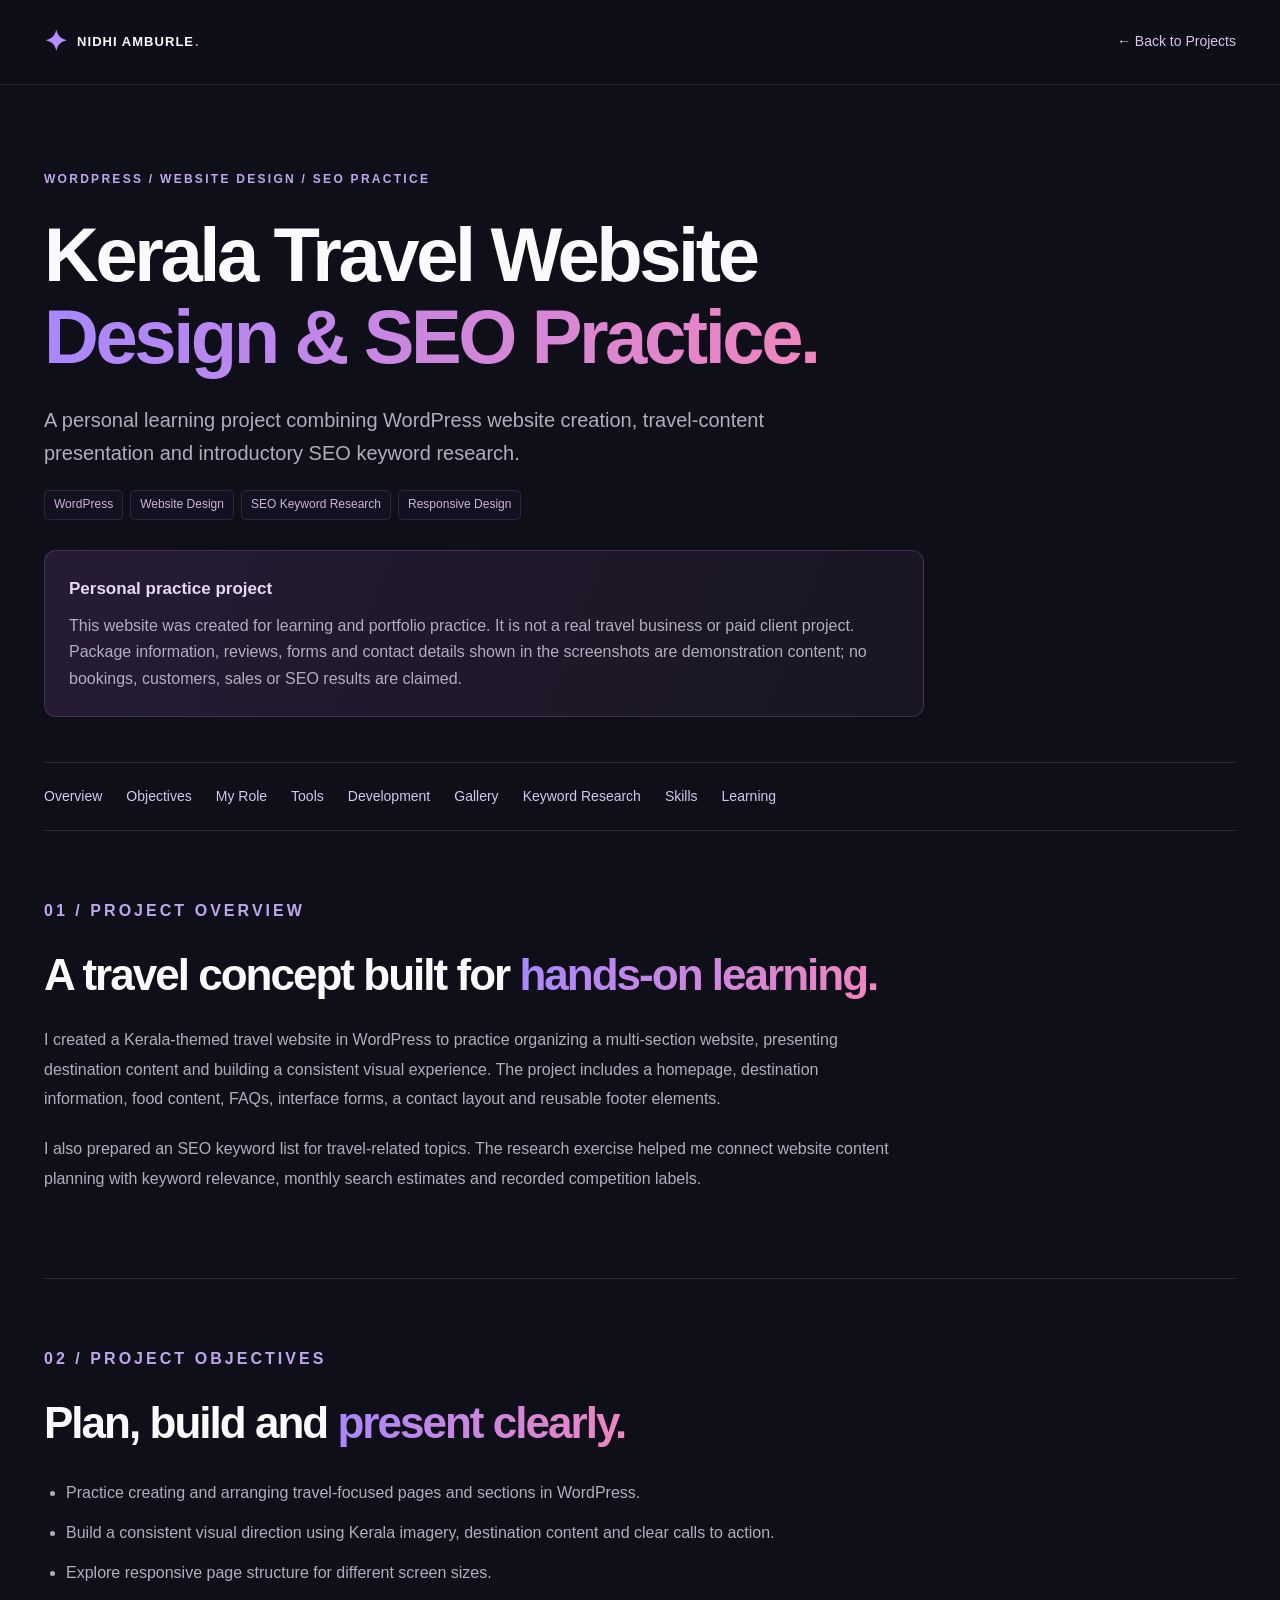
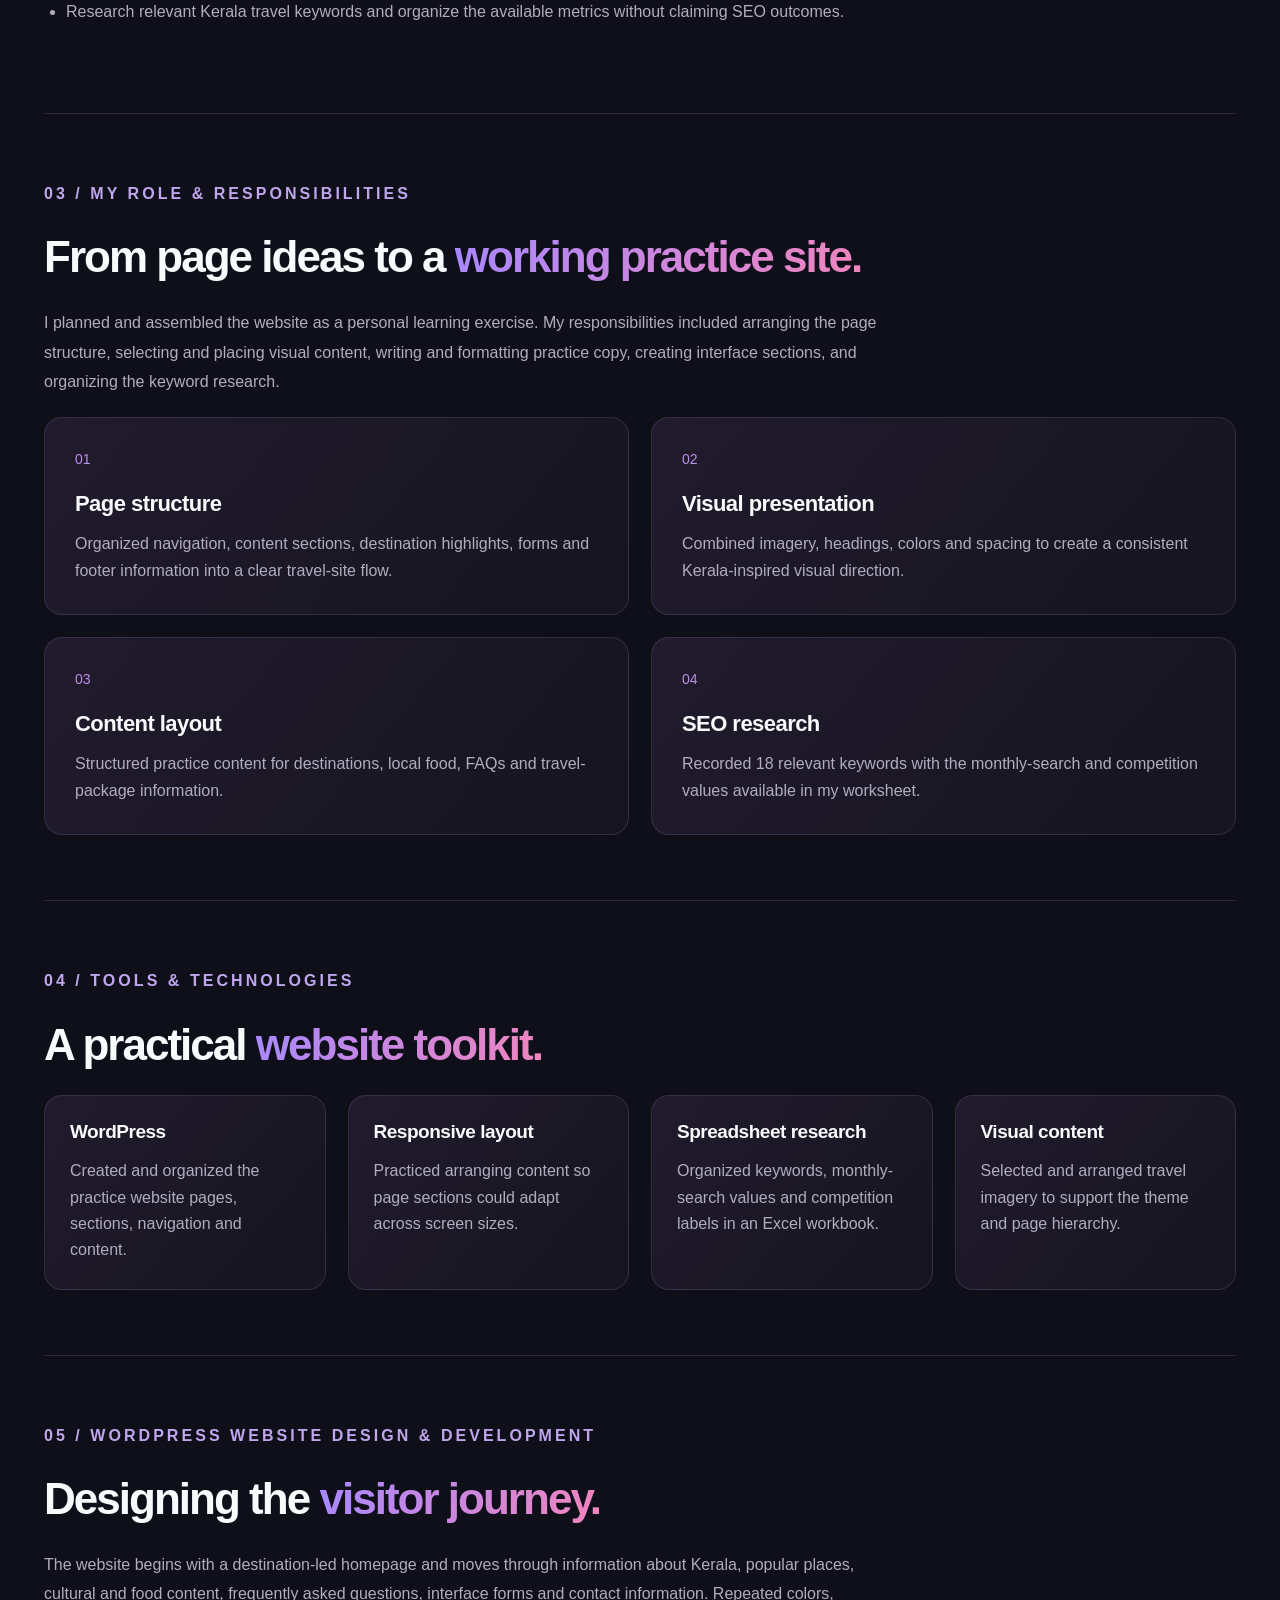
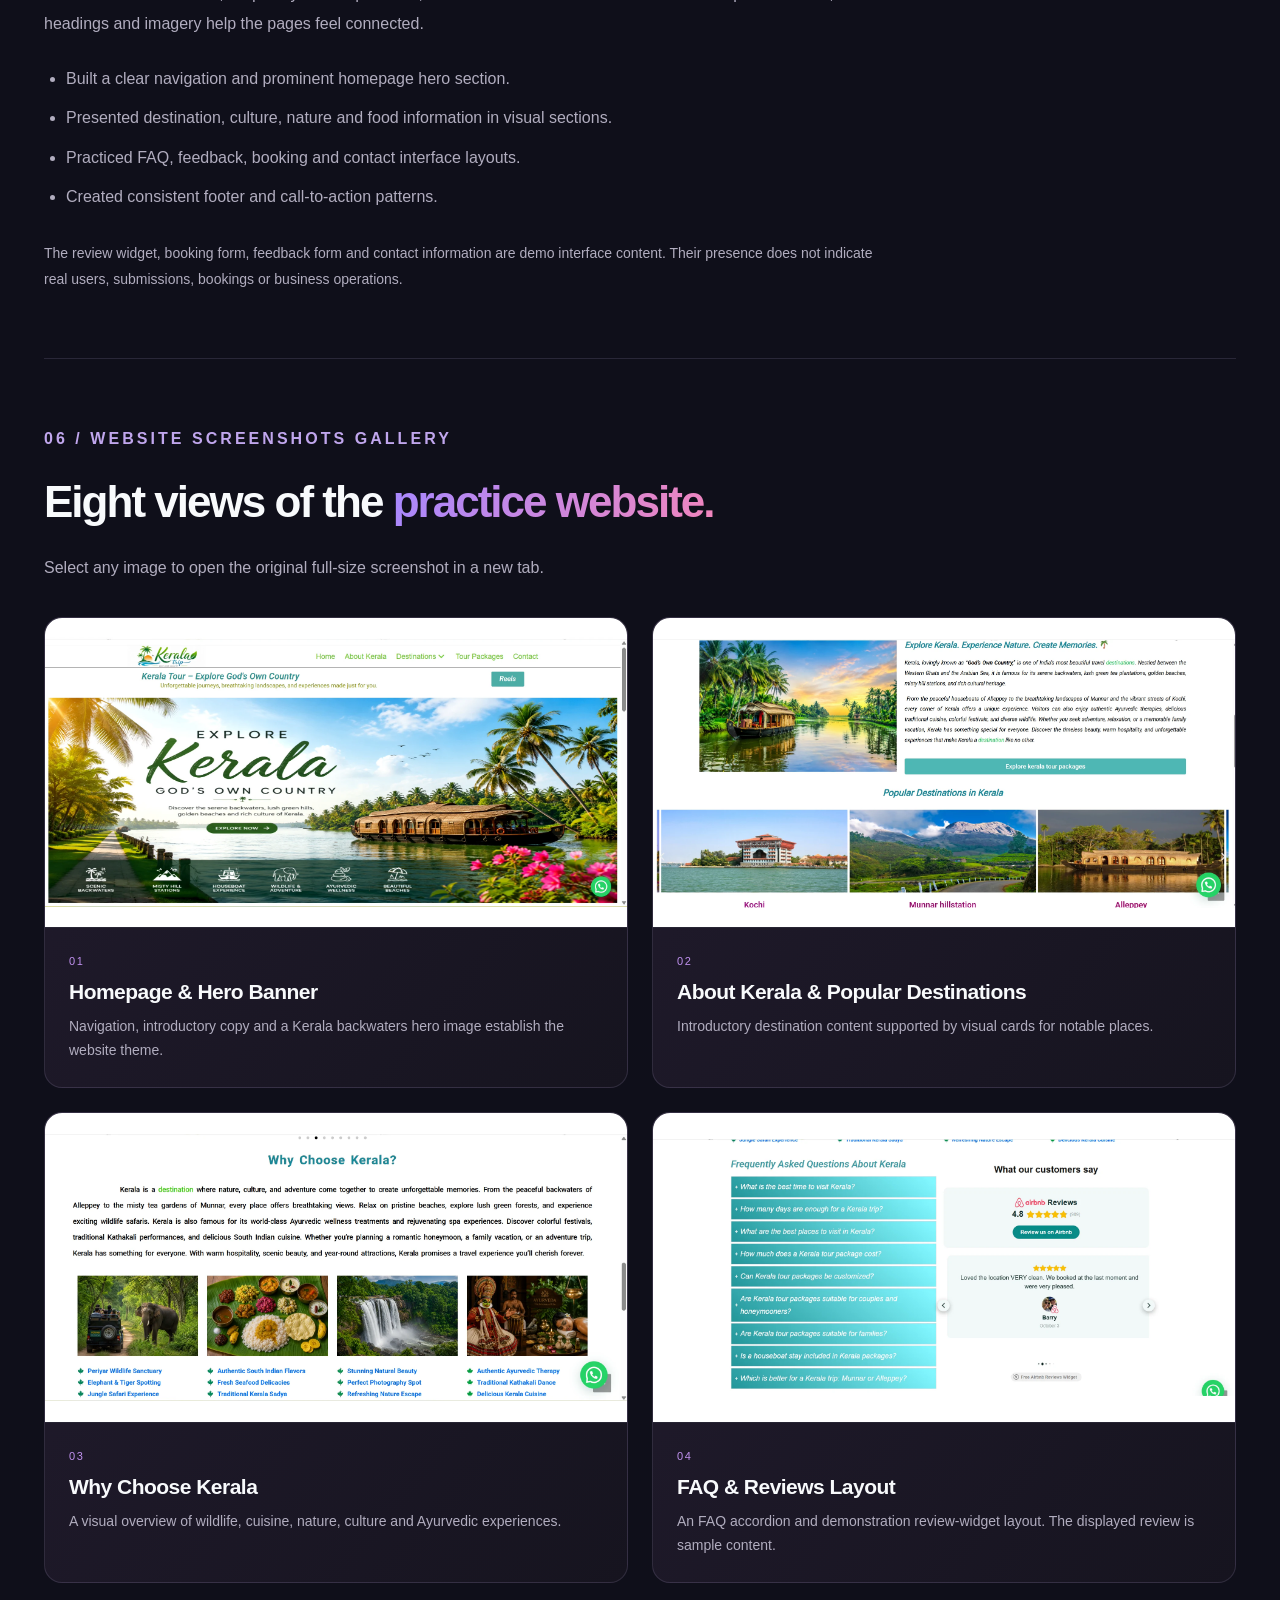
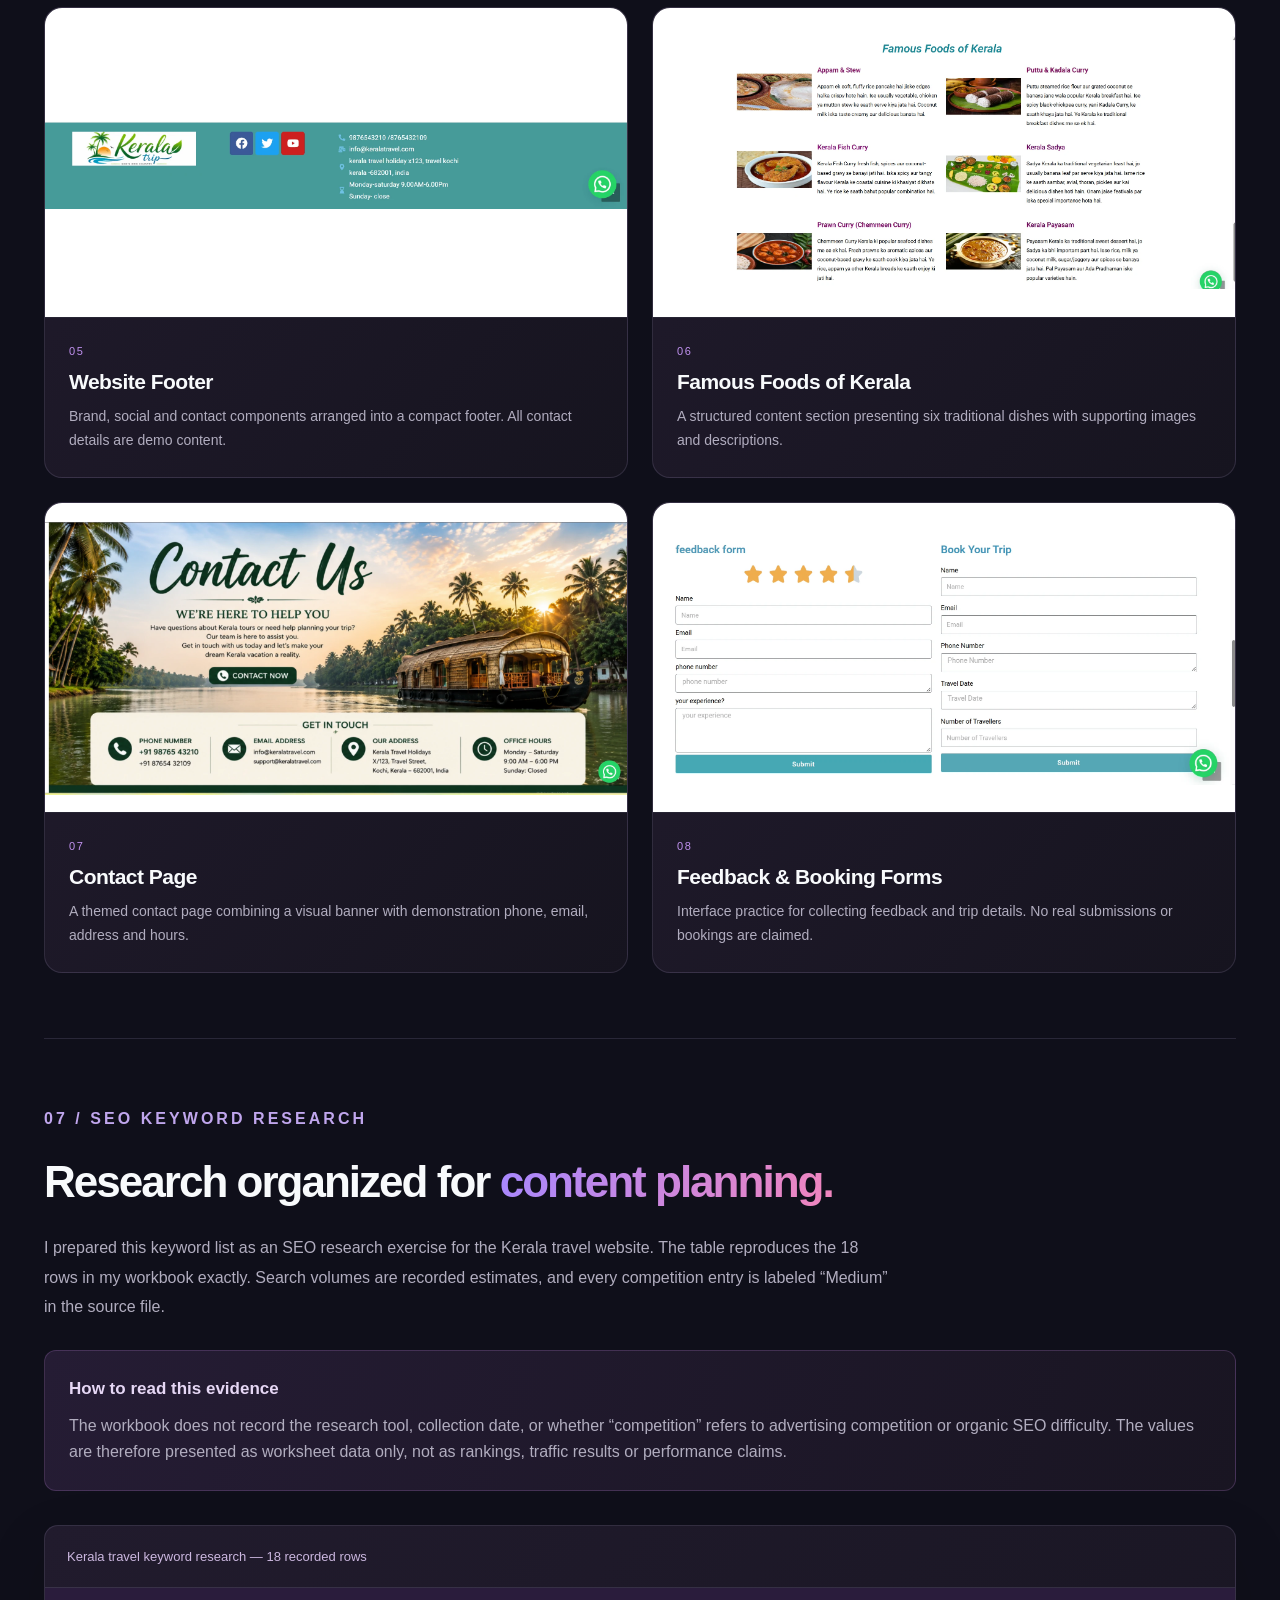
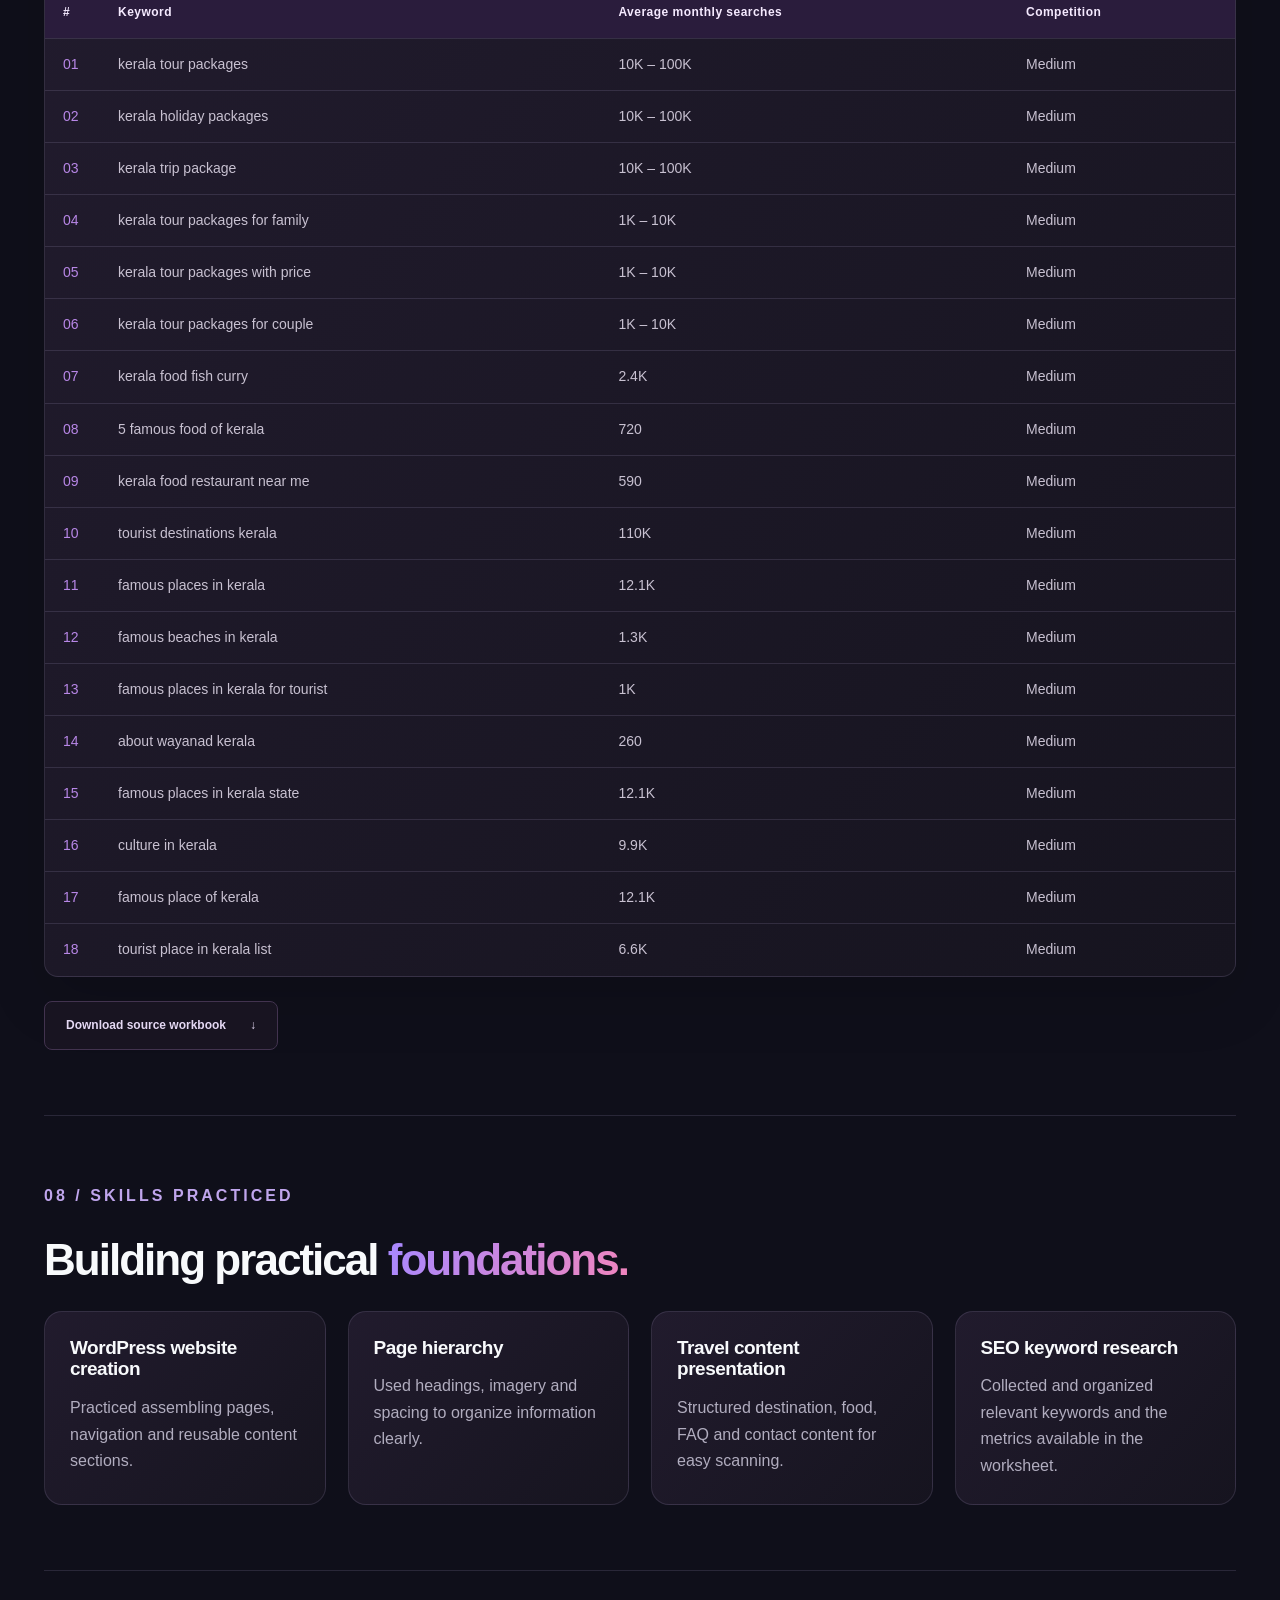
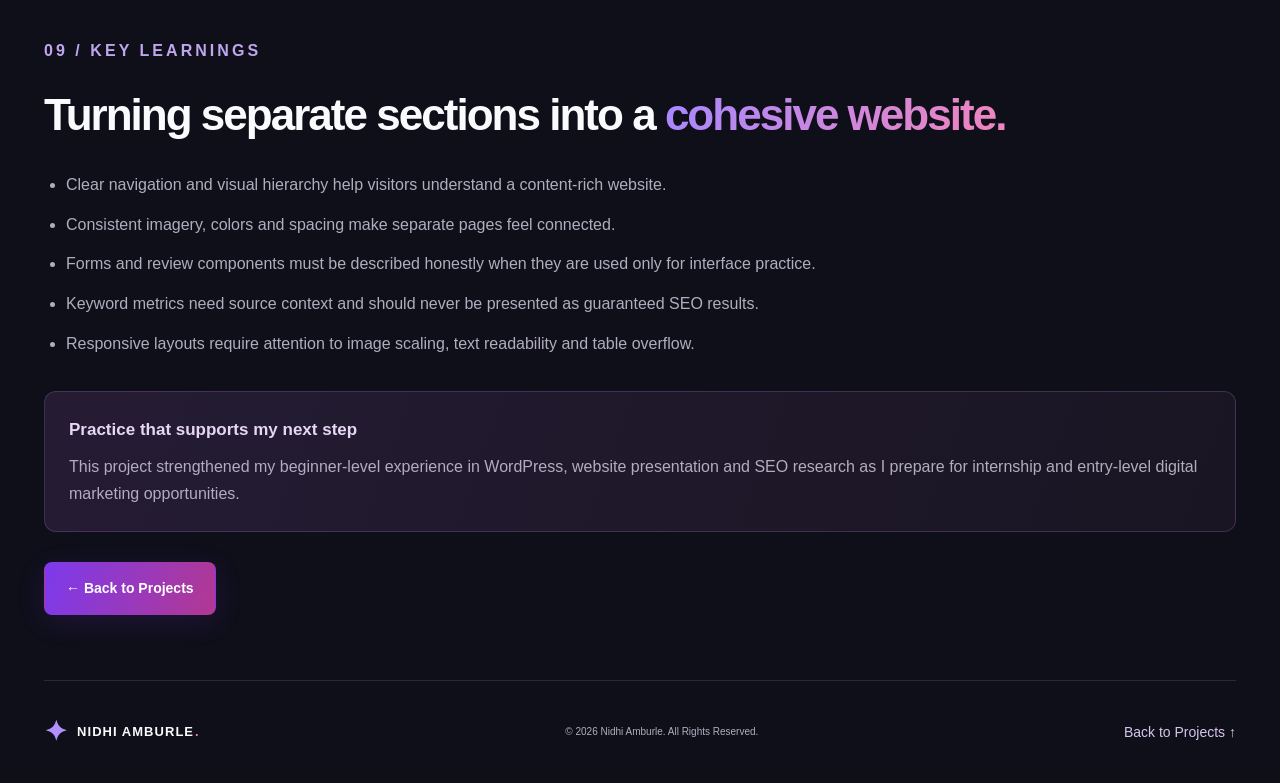
==== commit ad12dd01: "Optimize portfolio video and project images" ====
--- a/kerala-travel-website.html
+++ b/kerala-travel-website.html
@@ -50,14 +50,14 @@
     <section id="gallery" class="case-section" aria-labelledby="gallery-title">
       <p class="eyebrow">06 / WEBSITE SCREENSHOTS GALLERY</p><h2 id="gallery-title">Eight views of the <span class="gradient-text">practice website.</span></h2><p>Select any image to open the original full-size screenshot in a new tab.</p>
       <div class="kerala-gallery">
-        <article class="case-panel screenshot-card"><a href="assets/images/kerala/kerala-homepage.jpg" target="_blank" rel="noopener noreferrer" aria-label="Open full-size Homepage and Hero Banner screenshot"><img src="assets/images/kerala/kerala-homepage.jpg" width="1918" height="889" loading="lazy" alt="Kerala travel practice website homepage with navigation and a large backwaters hero banner"></a><div><span>01</span><h3>Homepage &amp; Hero Banner</h3><p>Navigation, introductory copy and a Kerala backwaters hero image establish the website theme.</p></div></article>
-        <article class="case-panel screenshot-card"><a href="assets/images/kerala/kerala-about-destinations.png" target="_blank" rel="noopener noreferrer" aria-label="Open full-size About Kerala and Popular Destinations screenshot"><img src="assets/images/kerala/kerala-about-destinations.png" width="1905" height="886" loading="lazy" alt="About Kerala section with backwaters image and popular destination cards for Kochi, Munnar and Alleppey"></a><div><span>02</span><h3>About Kerala &amp; Popular Destinations</h3><p>Introductory destination content supported by visual cards for notable places.</p></div></article>
-        <article class="case-panel screenshot-card"><a href="assets/images/kerala/kerala-why-choose.png" target="_blank" rel="noopener noreferrer" aria-label="Open full-size Why Choose Kerala screenshot"><img src="assets/images/kerala/kerala-why-choose.png" width="1917" height="880" loading="lazy" alt="Why Choose Kerala section showing wildlife, local food, waterfalls and Ayurvedic experiences"></a><div><span>03</span><h3>Why Choose Kerala</h3><p>A visual overview of wildlife, cuisine, nature, culture and Ayurvedic experiences.</p></div></article>
-        <article class="case-panel screenshot-card"><a href="assets/images/kerala/kerala-faq-reviews.png" target="_blank" rel="noopener noreferrer" aria-label="Open full-size FAQ and Reviews Layout screenshot"><img src="assets/images/kerala/kerala-faq-reviews.png" width="1872" height="826" loading="lazy" alt="Practice website FAQ accordion beside a demonstration customer reviews widget"></a><div><span>04</span><h3>FAQ &amp; Reviews Layout</h3><p>An FAQ accordion and demonstration review-widget layout. The displayed review is sample content.</p></div></article>
-        <article class="case-panel screenshot-card"><a href="assets/images/kerala/kerala-footer.png" target="_blank" rel="noopener noreferrer" aria-label="Open full-size Website Footer screenshot"><img src="assets/images/kerala/kerala-footer.png" width="1867" height="300" loading="lazy" alt="Kerala practice website footer with logo, social icons and demonstration contact information"></a><div><span>05</span><h3>Website Footer</h3><p>Brand, social and contact components arranged into a compact footer. All contact details are demo content.</p></div></article>
-        <article class="case-panel screenshot-card"><a href="assets/images/kerala/kerala-famous-foods.png" target="_blank" rel="noopener noreferrer" aria-label="Open full-size Famous Foods of Kerala screenshot"><img src="assets/images/kerala/kerala-famous-foods.png" width="1903" height="829" loading="lazy" alt="Famous Foods of Kerala section with six traditional dishes and descriptive text"></a><div><span>06</span><h3>Famous Foods of Kerala</h3><p>A structured content section presenting six traditional dishes with supporting images and descriptions.</p></div></article>
-        <article class="case-panel screenshot-card"><a href="assets/images/kerala/kerala-contact-page.png" target="_blank" rel="noopener noreferrer" aria-label="Open full-size Contact Page screenshot"><img src="assets/images/kerala/kerala-contact-page.png" width="1884" height="892" loading="lazy" alt="Kerala-themed demonstration Contact Us page with a houseboat banner and sample contact details"></a><div><span>07</span><h3>Contact Page</h3><p>A themed contact page combining a visual banner with demonstration phone, email, address and hours.</p></div></article>
-        <article class="case-panel screenshot-card"><a href="assets/images/kerala/kerala-feedback-booking-forms.png" target="_blank" rel="noopener noreferrer" aria-label="Open full-size Feedback and Booking Forms screenshot"><img src="assets/images/kerala/kerala-feedback-booking-forms.png" width="1876" height="825" loading="lazy" alt="Practice feedback and trip-booking form layouts displayed side by side"></a><div><span>08</span><h3>Feedback &amp; Booking Forms</h3><p>Interface practice for collecting feedback and trip details. No real submissions or bookings are claimed.</p></div></article>
+        <article class="case-panel screenshot-card"><a href="assets/images/kerala/kerala-homepage.jpg" target="_blank" rel="noopener noreferrer" aria-label="Open full-size Homepage and Hero Banner screenshot"><img src="assets/images/kerala/kerala-homepage.webp" width="1918" height="889" loading="lazy" alt="Kerala travel practice website homepage with navigation and a large backwaters hero banner"></a><div><span>01</span><h3>Homepage &amp; Hero Banner</h3><p>Navigation, introductory copy and a Kerala backwaters hero image establish the website theme.</p></div></article>
+        <article class="case-panel screenshot-card"><a href="assets/images/kerala/kerala-about-destinations.png" target="_blank" rel="noopener noreferrer" aria-label="Open full-size About Kerala and Popular Destinations screenshot"><img src="assets/images/kerala/kerala-about-destinations.webp" width="1905" height="886" loading="lazy" alt="About Kerala section with backwaters image and popular destination cards for Kochi, Munnar and Alleppey"></a><div><span>02</span><h3>About Kerala &amp; Popular Destinations</h3><p>Introductory destination content supported by visual cards for notable places.</p></div></article>
+        <article class="case-panel screenshot-card"><a href="assets/images/kerala/kerala-why-choose.png" target="_blank" rel="noopener noreferrer" aria-label="Open full-size Why Choose Kerala screenshot"><img src="assets/images/kerala/kerala-why-choose.webp" width="1917" height="880" loading="lazy" alt="Why Choose Kerala section showing wildlife, local food, waterfalls and Ayurvedic experiences"></a><div><span>03</span><h3>Why Choose Kerala</h3><p>A visual overview of wildlife, cuisine, nature, culture and Ayurvedic experiences.</p></div></article>
+        <article class="case-panel screenshot-card"><a href="assets/images/kerala/kerala-faq-reviews.png" target="_blank" rel="noopener noreferrer" aria-label="Open full-size FAQ and Reviews Layout screenshot"><img src="assets/images/kerala/kerala-faq-reviews.webp" width="1872" height="826" loading="lazy" alt="Practice website FAQ accordion beside a demonstration customer reviews widget"></a><div><span>04</span><h3>FAQ &amp; Reviews Layout</h3><p>An FAQ accordion and demonstration review-widget layout. The displayed review is sample content.</p></div></article>
+        <article class="case-panel screenshot-card"><a href="assets/images/kerala/kerala-footer.png" target="_blank" rel="noopener noreferrer" aria-label="Open full-size Website Footer screenshot"><img src="assets/images/kerala/kerala-footer.webp" width="1867" height="300" loading="lazy" alt="Kerala practice website footer with logo, social icons and demonstration contact information"></a><div><span>05</span><h3>Website Footer</h3><p>Brand, social and contact components arranged into a compact footer. All contact details are demo content.</p></div></article>
+        <article class="case-panel screenshot-card"><a href="assets/images/kerala/kerala-famous-foods.png" target="_blank" rel="noopener noreferrer" aria-label="Open full-size Famous Foods of Kerala screenshot"><img src="assets/images/kerala/kerala-famous-foods.webp" width="1903" height="829" loading="lazy" alt="Famous Foods of Kerala section with six traditional dishes and descriptive text"></a><div><span>06</span><h3>Famous Foods of Kerala</h3><p>A structured content section presenting six traditional dishes with supporting images and descriptions.</p></div></article>
+        <article class="case-panel screenshot-card"><a href="assets/images/kerala/kerala-contact-page.png" target="_blank" rel="noopener noreferrer" aria-label="Open full-size Contact Page screenshot"><img src="assets/images/kerala/kerala-contact-page.webp" width="1884" height="892" loading="lazy" alt="Kerala-themed demonstration Contact Us page with a houseboat banner and sample contact details"></a><div><span>07</span><h3>Contact Page</h3><p>A themed contact page combining a visual banner with demonstration phone, email, address and hours.</p></div></article>
+        <article class="case-panel screenshot-card"><a href="assets/images/kerala/kerala-feedback-booking-forms.png" target="_blank" rel="noopener noreferrer" aria-label="Open full-size Feedback and Booking Forms screenshot"><img src="assets/images/kerala/kerala-feedback-booking-forms.webp" width="1876" height="825" loading="lazy" alt="Practice feedback and trip-booking form layouts displayed side by side"></a><div><span>08</span><h3>Feedback &amp; Booking Forms</h3><p>Interface practice for collecting feedback and trip details. No real submissions or bookings are claimed.</p></div></article>
       </div>
     </section>
     <section id="keywords" class="case-section" aria-labelledby="keywords-title">
--- a/style.css
+++ b/style.css
@@ -28,3 +28,94 @@
  .orbit-one{width:90%;height:65%;left:5%;top:18%;transform:rotate(-25deg) scale(.85)}
  .orbit-two{width:100%;height:50%;left:0;top:25%;transform:rotate(25deg) scale(.85)}
 }
+
+/* Skills categories and verified practical tools */
+#skills .skills-categories{display:grid;gap:34px}
+#skills .skills-category-heading{display:flex;align-items:center;gap:12px;margin-bottom:16px}
+#skills .skills-category-heading>span{display:grid;place-items:center;width:34px;height:34px;border:1px solid rgba(236,72,153,.32);border-radius:10px;background:linear-gradient(135deg,rgba(124,58,237,.2),rgba(236,72,153,.12));color:var(--pink);font-size:11px;font-weight:800;letter-spacing:.08em;box-shadow:0 0 20px rgba(124,58,237,.12)}
+#skills .skills-category-heading h3{font-size:18px;letter-spacing:-.01em}
+#skills .skills-grid{align-items:stretch}
+#skills .skills-grid-four{grid-template-columns:repeat(4,minmax(0,1fr))}
+#skills .skills-grid-two{grid-template-columns:repeat(2,minmax(0,1fr))}
+#skills .skills-grid-three{grid-template-columns:repeat(3,minmax(0,1fr))}
+#skills .skill-card{height:100%}
+#skills .skills-tools{margin-top:42px;padding-top:30px;border-top:1px solid var(--line)}
+#skills .skills-tools-heading{display:flex;align-items:flex-end;justify-content:space-between;gap:24px;margin-bottom:18px}
+#skills .skills-tools-heading .eyebrow{margin-bottom:7px}
+#skills .skills-tools-heading h3{font-size:22px;letter-spacing:-.02em}
+#skills .skills-tools-heading>p{max-width:410px;color:var(--muted);font-size:14px;text-align:right}
+#skills .tool-badges{display:flex;flex-wrap:wrap;gap:10px}
+#skills .tool-badge{display:inline-flex;align-items:center;min-height:42px;padding:10px 15px;border:1px solid rgba(124,58,237,.28);border-radius:12px;background:linear-gradient(135deg,rgba(124,58,237,.12),rgba(236,72,153,.07));color:var(--text);font-size:13px;font-weight:700;box-shadow:inset 0 1px 0 rgba(255,255,255,.04);transition:transform .25s ease,border-color .25s ease,box-shadow .25s ease}
+#skills .tool-badge:hover{transform:translateY(-2px);border-color:rgba(236,72,153,.55);box-shadow:0 10px 24px rgba(124,58,237,.13)}
+@media(max-width:1050px){#skills .skills-grid-four{grid-template-columns:repeat(2,minmax(0,1fr))}}
+@media(max-width:800px){#skills .skills-grid-four,#skills .skills-grid-two,#skills .skills-grid-three{grid-template-columns:repeat(2,minmax(0,1fr))}#skills .skills-tools-heading{align-items:flex-start;flex-direction:column;gap:8px}#skills .skills-tools-heading>p{text-align:left}}
+@media(max-width:520px){#skills .skills-categories{gap:28px}#skills .skills-grid-four,#skills .skills-grid-two,#skills .skills-grid-three{grid-template-columns:1fr}#skills .skills-tools{margin-top:34px;padding-top:26px}#skills .tool-badges{display:grid;grid-template-columns:1fr}#skills .tool-badge{justify-content:center}}
+
+/* Projects section: consistent recruiter-focused cards */
+#projects .section-heading-row>p{max-width:390px}
+#projects .projects-grid{grid-template-columns:repeat(2,minmax(0,1fr));gap:24px;align-items:stretch}
+#projects .project-card{grid-column:auto;display:flex;min-width:0;flex-direction:column}
+#projects .project-card:nth-child(n),#projects .project-card:last-of-type{grid-column:auto}
+#projects .project-card:last-of-type{grid-column:1/-1;width:calc(50% - 12px);justify-self:center}
+#projects .project-image{display:block;position:relative;aspect-ratio:5/3;background:#12101b;border-bottom:1px solid var(--line)}
+#projects .project-image img{width:100%;height:100%;aspect-ratio:auto;object-fit:cover}
+#projects .project-card:nth-child(4) .project-image img{object-position:center 30%}
+#projects .project-type{position:absolute;left:16px;bottom:14px;padding:6px 9px;border:1px solid rgba(216,180,254,.22);border-radius:6px;background:rgba(15,15,26,.88);color:#e8d7f8;font-size:8px;font-weight:700;letter-spacing:.11em;text-transform:uppercase;backdrop-filter:blur(10px)}
+#projects .project-body{display:flex;flex:1;flex-direction:column;padding:27px}
+#projects .project-body h3{font-size:clamp(20px,2vw,24px);margin-bottom:13px}
+#projects .project-body h3 a{transition:color .2s}
+#projects .project-body h3 a:hover{color:#d8b4fe}
+#projects .project-summary{min-height:68px;margin-bottom:18px;font-size:12px;line-height:1.75}
+#projects .project-facts{margin:0 0 20px;padding:0;border-top:1px solid var(--line)}
+#projects .project-facts div{display:grid;grid-template-columns:112px 1fr;align-items:start;gap:14px;padding:10px 0;border-bottom:1px solid var(--line);font-size:11px}
+#projects .project-facts dt{color:#9f93ad;font-weight:600}
+#projects .project-facts dd{color:#d8d0e1;line-height:1.55}
+#projects .tags{margin-bottom:22px}
+#projects .project-cta{align-self:flex-start;margin-top:auto}
+@media(max-width:800px){#projects .projects-grid{grid-template-columns:1fr}#projects .project-card:last-of-type{grid-column:auto;width:auto;justify-self:stretch}#projects .project-summary{min-height:0}}
+@media(max-width:520px){#projects .project-image{aspect-ratio:4/3}#projects .project-body{padding:23px}#projects .project-facts div{grid-template-columns:1fr;gap:3px}#projects .project-cta{width:100%}}
+
+/* AI Ad Gallery: cinematic, consistent creative showcase */
+#gallery .section-heading-row>p{max-width:420px}
+#gallery .gallery-grid{grid-template-columns:repeat(2,minmax(0,1fr));gap:24px;align-items:stretch}
+#gallery .video-card{display:flex;min-width:0;flex-direction:column;border-color:rgba(215,199,255,.14);border-radius:18px;background:linear-gradient(145deg,rgba(33,28,44,.98),rgba(20,18,29,.98));box-shadow:0 18px 48px rgba(0,0,0,.16);transition:transform .25s ease,border-color .25s ease,box-shadow .25s ease}
+#gallery .video-card:hover{transform:translateY(-4px);border-color:rgba(192,132,252,.48);box-shadow:0 24px 60px rgba(0,0,0,.25),0 0 26px rgba(124,58,237,.08)}
+#gallery .video-card:last-child{grid-column:1/-1;width:calc(50% - 12px);justify-self:center}
+#gallery .video-wrap{position:relative;aspect-ratio:16/9;overflow:hidden;border-bottom:1px solid var(--line);background:radial-gradient(circle at center,#30223d,#0d0c14 72%)}
+#gallery .video-wrap:after{content:"";position:absolute;inset:0;pointer-events:none;box-shadow:inset 0 0 45px rgba(5,4,10,.24)}
+#gallery .video-wrap video,#gallery .video-wrap video[src]{display:block;width:100%;height:100%;aspect-ratio:auto;object-fit:contain;background:#0d0c14}
+#gallery .video-index{position:absolute;top:14px;left:15px;z-index:2;display:grid;place-items:center;width:32px;height:26px;border:1px solid rgba(255,255,255,.16);border-radius:7px;background:rgba(15,15,26,.76);color:#efe8f7;font-size:9px;font-weight:800;letter-spacing:.1em;backdrop-filter:blur(10px);pointer-events:none}
+#gallery .video-body{display:flex;flex:1;flex-direction:column;padding:26px}
+#gallery .video-body .eyebrow{margin-bottom:10px;color:#c7a6f4}
+#gallery .video-body h3{font-size:25px;margin-bottom:12px}
+#gallery .creative-description{min-height:52px;margin:0 0 20px;color:#c2b9ca;font-size:12px;line-height:1.75}
+#gallery .creative-meta{display:grid;grid-template-columns:.65fr 1.35fr;margin-bottom:17px;border-block:1px solid var(--line)}
+#gallery .creative-meta span{padding:11px 12px 11px 0;color:#e5ddeb;font-size:11px;line-height:1.4}
+#gallery .creative-meta span+span{padding-left:16px;border-left:1px solid var(--line)}
+#gallery .creative-meta small{display:block;margin-bottom:3px;color:#94899f;font-size:8px;font-weight:700;letter-spacing:.12em;text-transform:uppercase}
+#gallery .creative-credit{margin:0 0 8px;color:#a99fb3;font-size:10px;line-height:1.6}
+#gallery .media-status{margin:auto 0 0;padding-top:11px;color:#d6b9ef;font-size:9px;font-weight:700;letter-spacing:.08em;text-transform:uppercase}
+#gallery .gallery-disclaimer{max-width:880px;margin:30px auto 0;padding:17px 20px;border:1px solid rgba(236,72,153,.16);border-radius:10px;background:rgba(124,58,237,.055);text-align:center;line-height:1.7}
+#gallery .gallery-disclaimer strong{color:#d8c7e8}
+@media(max-width:800px){#gallery .gallery-grid{grid-template-columns:1fr}#gallery .video-card:last-child{grid-column:auto;width:auto;justify-self:stretch}#gallery .creative-description{min-height:0}}
+@media(max-width:520px){#gallery .video-body{padding:22px}#gallery .creative-meta{grid-template-columns:1fr}#gallery .creative-meta span{padding:10px 0}#gallery .creative-meta span+span{padding-left:0;border-top:1px solid var(--line);border-left:0}#gallery .gallery-disclaimer{text-align:left}}
+
+/* Contact section: recruiter-focused invitation and accessible actions */
+#contact .contact-intro{max-width:760px;margin:26px auto 24px}
+#contact .contact-intro p{margin:0;color:#bcb3c7;font-size:14px;line-height:1.8}
+#contact .contact-intro p+p{margin-top:9px}
+#contact .contact-action{display:flex;justify-content:center;margin-bottom:38px}
+#contact .contact-action .button{min-width:154px}
+#contact .contact-card{transition:transform .22s ease,border-color .22s ease,background-color .22s ease,box-shadow .22s ease}
+#contact .contact-card:hover{transform:translateY(-3px);border-color:rgba(192,132,252,.46);background:#211a2baa;box-shadow:0 14px 32px rgba(0,0,0,.16)}
+#contact .contact-card:focus-within{border-color:#b58de5;box-shadow:0 0 0 2px rgba(181,141,229,.15)}
+@media(max-width:600px){#contact .contact-intro{margin-top:22px}#contact .contact-intro p{font-size:13px}#contact .contact-action{margin-bottom:30px}#contact .contact-action .button{width:100%}}
+
+/* Hero-only refinements for the expanded job-focused role and three CTAs. */
+.hero .hero-role{max-width:620px;line-height:1.55}
+.hero .button-row{flex-wrap:wrap}
+@media(max-width:520px){
+ .hero .button-row{display:grid;grid-template-columns:repeat(2,minmax(0,1fr));width:100%}
+ .hero .button-row .button{width:100%;gap:10px;padding-inline:12px}
+ .hero .button-row .resume-button{grid-column:1/-1}
+}
